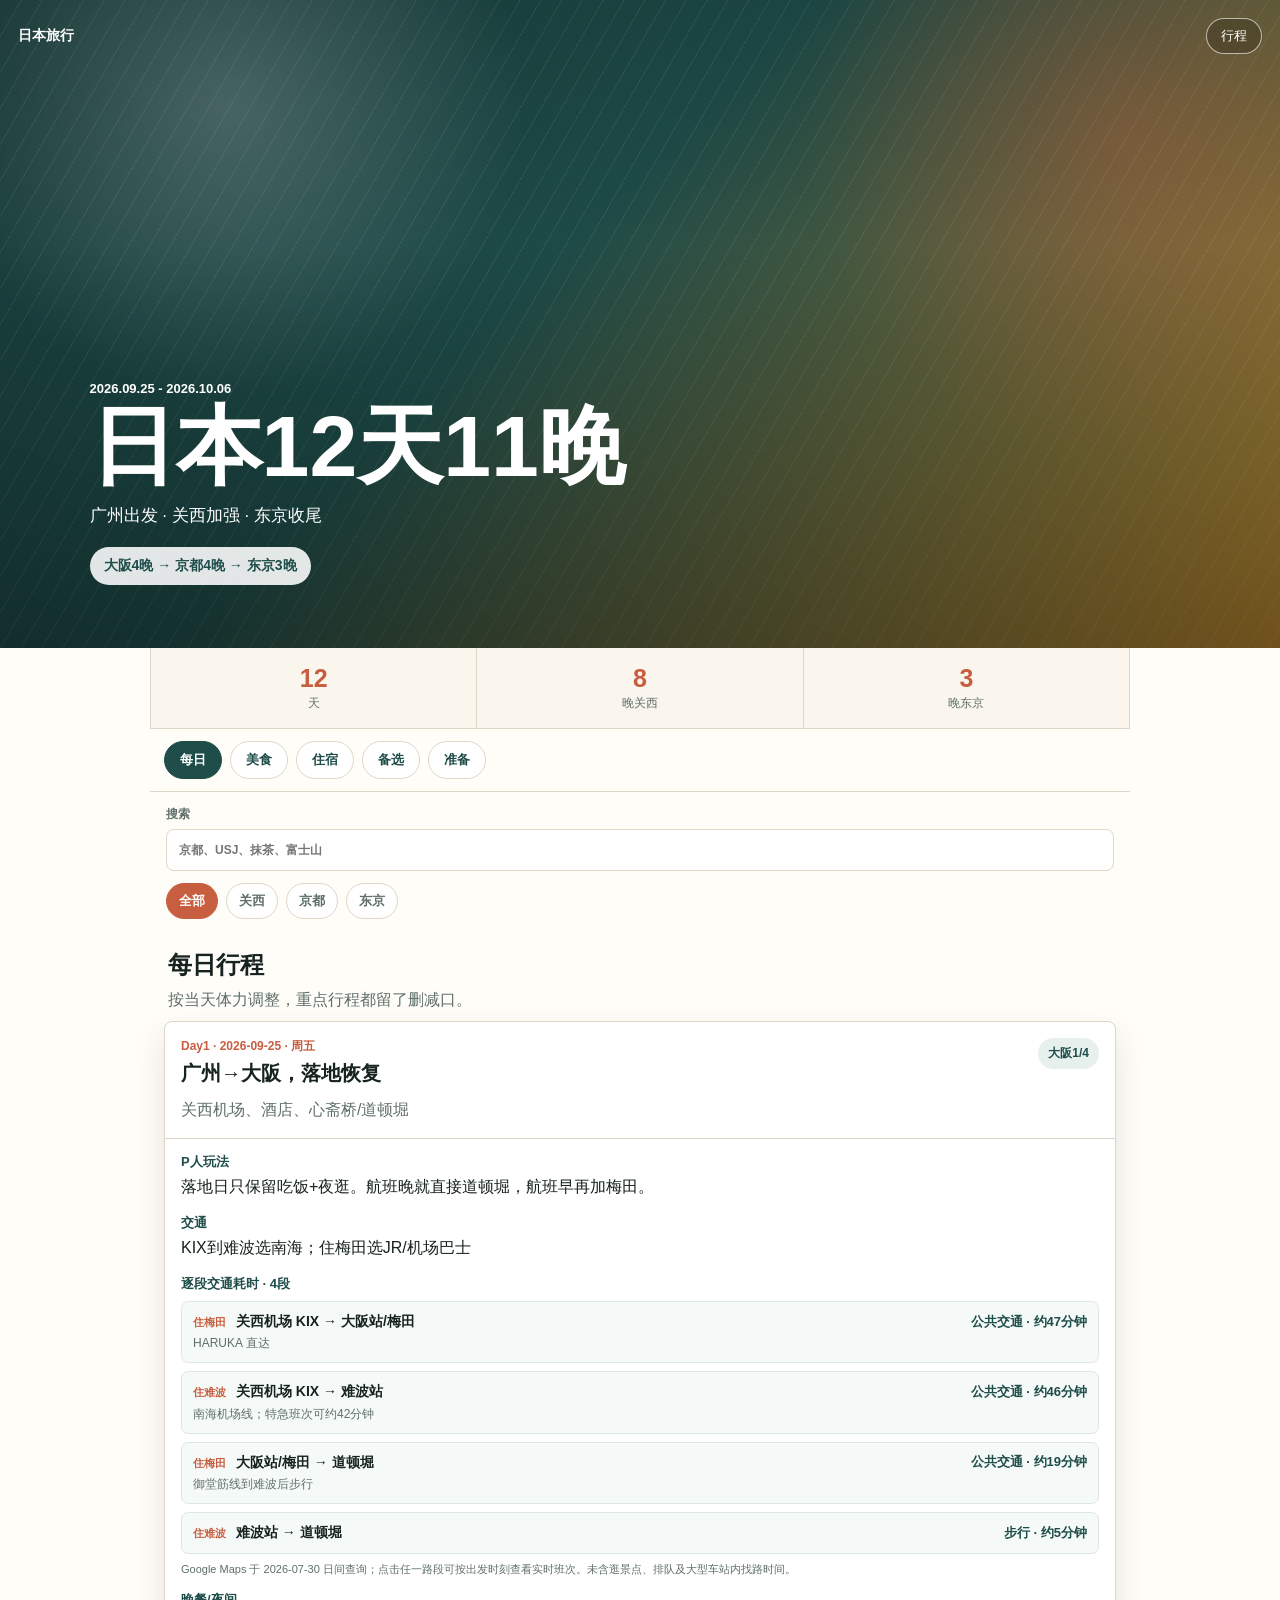
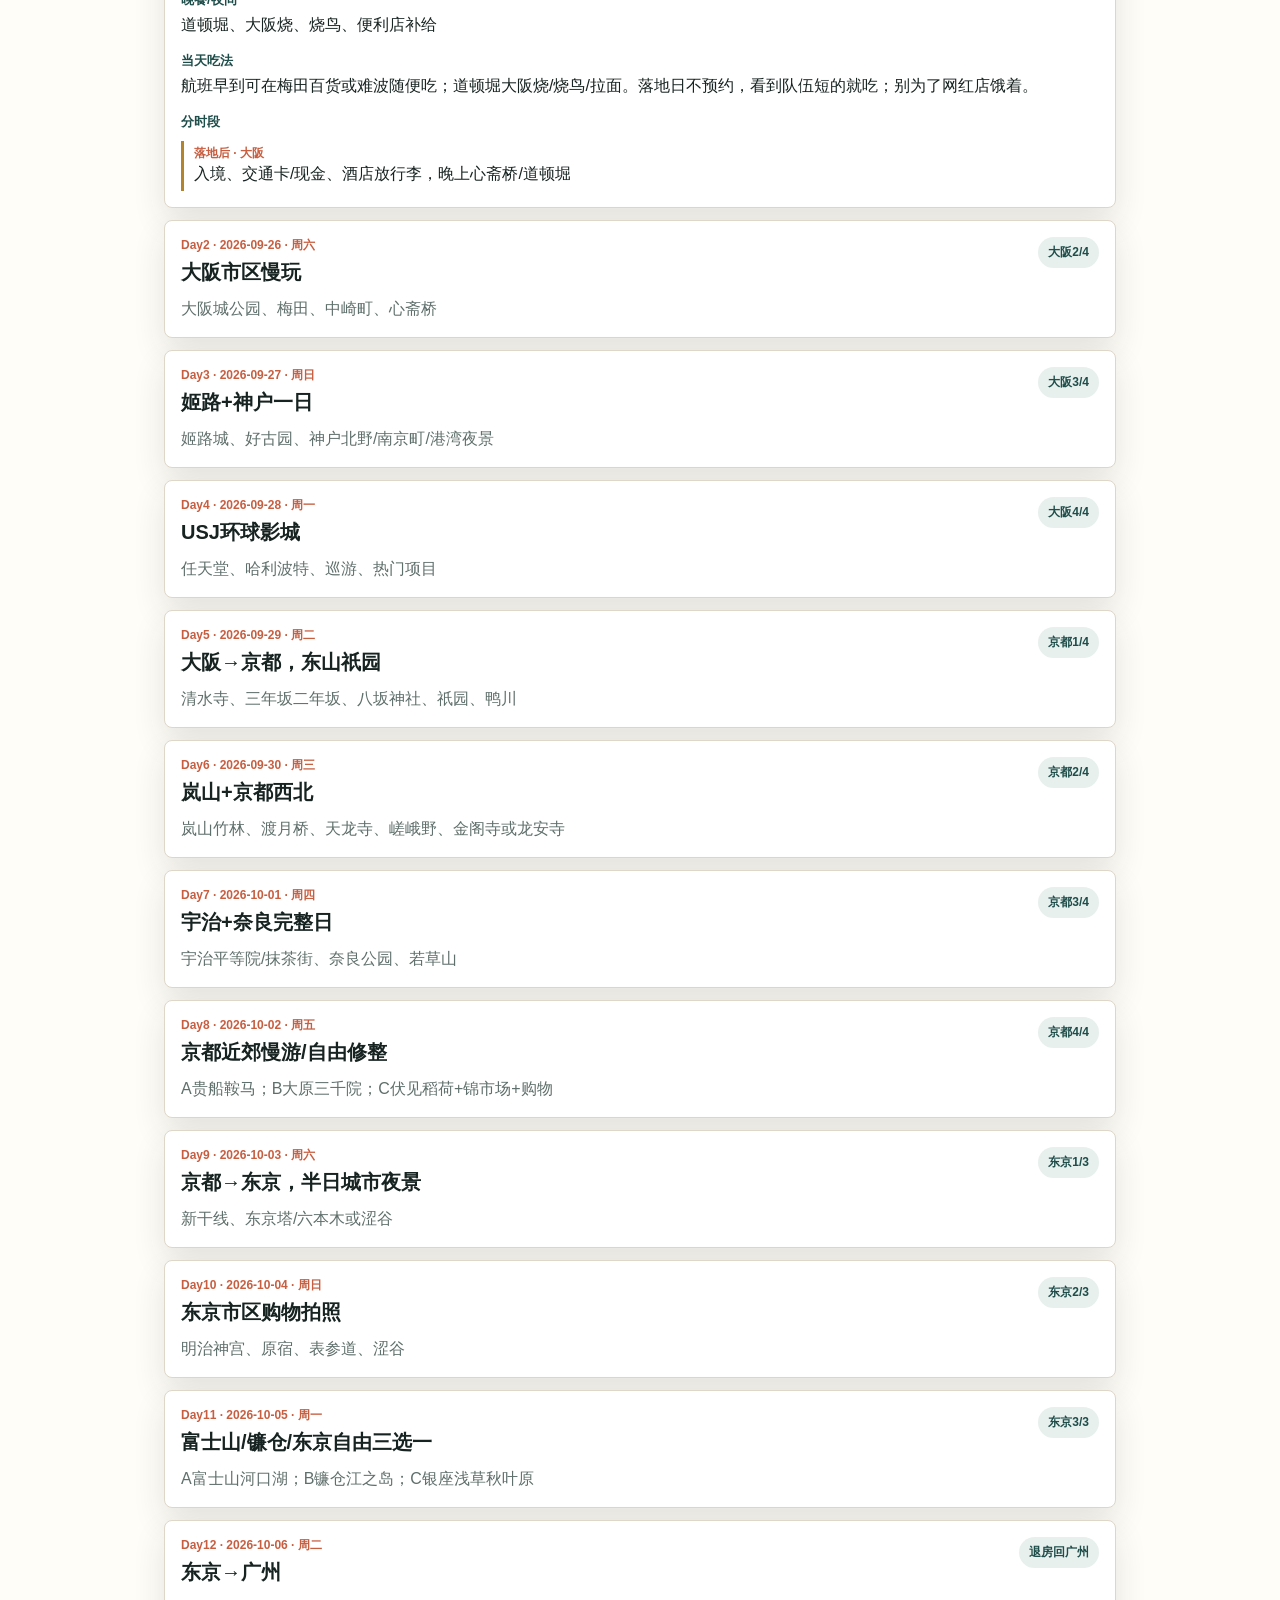
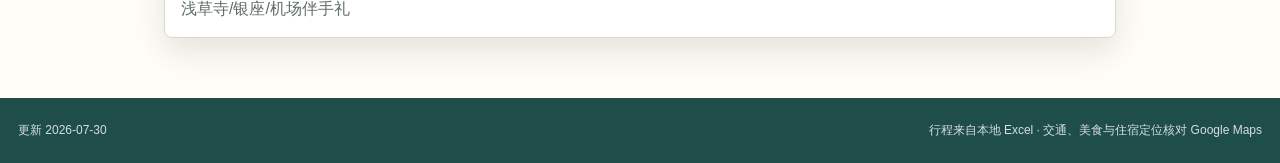
==== travel-page/index.html @ c0e8cf69 "提交" ====
<!doctype html>
<html lang="zh-CN">
  <head>
    <meta charset="utf-8" />
    <meta name="viewport" content="width=device-width, initial-scale=1, viewport-fit=cover" />
    <meta name="theme-color" content="#1e4d4a" />
    <title>日本12天11晚旅行攻略</title>
    <link rel="stylesheet" href="./styles.css" />
  </head>
  <body>
    <header class="hero" id="hero">
      <div class="hero__shade"></div>
      <nav class="topbar">
        <span class="brand">日本旅行</span>
        <a class="ghost-link" href="#today">行程</a>
      </nav>
      <section class="hero__content">
        <p class="eyebrow" id="tripDates"></p>
        <h1 id="tripTitle"></h1>
        <p class="subtitle" id="tripSubtitle"></p>
        <div class="route-pill" id="tripRoute"></div>
      </section>
    </header>

    <main>
      <section class="quick-band" aria-label="旅行摘要">
        <div class="quick-stat">
          <strong>12</strong>
          <span>天</span>
        </div>
        <div class="quick-stat">
          <strong>8</strong>
          <span>晚关西</span>
        </div>
        <div class="quick-stat">
          <strong>3</strong>
          <span>晚东京</span>
        </div>
      </section>

      <div class="tabs" role="tablist" aria-label="攻略分类">
        <button class="tab is-active" data-view="days" type="button">每日</button>
        <button class="tab" data-view="food" type="button">美食</button>
        <button class="tab" data-view="lodging" type="button">住宿</button>
        <button class="tab" data-view="planb" type="button">备选</button>
        <button class="tab" data-view="prep" type="button">准备</button>
      </div>

      <section class="toolbar" id="dayToolbar">
        <label class="search">
          <span>搜索</span>
          <input id="searchInput" type="search" placeholder="京都、USJ、抹茶、富士山" />
        </label>
        <div class="chips" id="cityChips"></div>
      </section>

      <section class="content-view is-visible" id="daysView">
        <div class="section-head" id="today">
          <h2>每日行程</h2>
          <p>按当天体力调整，重点行程都留了删减口。</p>
        </div>
        <div class="day-list" id="dayList"></div>
      </section>

      <section class="content-view" id="foodView">
        <div class="section-head">
          <h2>美食推荐</h2>
          <p>按区域找吃的，点击店名可直接进入 Google Maps；排队太长就用备选。</p>
        </div>
        <div class="food-groups" id="foodGroups"></div>
      </section>

      <section class="content-view" id="lodgingView">
        <div class="section-head">
          <h2>住宿推荐</h2>
          <p>按人民币每晚约300–500元筛选；每家都能查看定位，或从你当前所在位置直接规划路线。</p>
        </div>
        <div class="simple-list" id="lodgingList"></div>
      </section>

      <section class="content-view" id="planbView">
        <div class="section-head">
          <h2>备选方案</h2>
          <p>晚点、下雨、人多、富士山看不见时用。</p>
        </div>
        <div class="simple-list" id="planbList"></div>
      </section>

      <section class="content-view" id="prepView">
        <div class="section-head">
          <h2>准备清单</h2>
          <p>预约、交通、证件和行李放在这里。</p>
        </div>
        <div class="simple-list" id="transportList"></div>
        <div class="simple-list" id="checkList"></div>
      </section>
    </main>

    <footer>
      <span id="updatedAt"></span>
      <span>行程来自本地 Excel · 交通、美食与住宿定位核对 Google Maps</span>
    </footer>

    <script src="./data.js"></script>
    <script src="./app.js"></script>
  </body>
</html>
---- travel-page/styles.css ----
:root {
  color-scheme: light;
  --ink: #172321;
  --muted: #5f6f6b;
  --paper: #fffdf8;
  --band: #f2eee5;
  --line: #ded7c8;
  --green: #1e4d4a;
  --green-2: #2f6f65;
  --coral: #c85e40;
  --gold: #b3832d;
  --shadow: 0 14px 32px rgba(30, 44, 42, 0.12);
  font-family: -apple-system, BlinkMacSystemFont, "Segoe UI", "PingFang SC", "Microsoft YaHei", sans-serif;
}

* {
  box-sizing: border-box;
}

html {
  scroll-behavior: smooth;
}

body {
  margin: 0;
  background: var(--paper);
  color: var(--ink);
}

.hero {
  min-height: 88svh;
  position: relative;
  display: flex;
  flex-direction: column;
  justify-content: space-between;
  background:
    radial-gradient(circle at 18% 16%, rgba(255, 255, 255, 0.22), transparent 25%),
    radial-gradient(circle at 88% 22%, rgba(200, 94, 64, 0.35), transparent 26%),
    linear-gradient(135deg, #173b39 0%, #1e4d4a 42%, #b3832d 100%);
  isolation: isolate;
}

.hero__shade {
  position: absolute;
  inset: 0;
  background:
    linear-gradient(180deg, rgba(0, 0, 0, 0.1), rgba(0, 0, 0, 0.04) 38%, rgba(0, 0, 0, 0.38) 100%),
    repeating-linear-gradient(120deg, rgba(255, 255, 255, 0.08) 0 1px, transparent 1px 18px);
  z-index: -1;
}

.topbar {
  display: flex;
  align-items: center;
  justify-content: space-between;
  padding: max(18px, env(safe-area-inset-top)) 18px 0;
  color: #fff;
}

.brand {
  font-size: 14px;
  font-weight: 700;
}

.ghost-link {
  color: #fff;
  text-decoration: none;
  border: 1px solid rgba(255, 255, 255, 0.62);
  border-radius: 999px;
  padding: 8px 14px;
  font-size: 13px;
  background: rgba(0, 0, 0, 0.18);
  backdrop-filter: blur(10px);
}

.hero__content {
  color: #fff;
  padding: 0 20px 28px;
  max-width: 780px;
}

.eyebrow {
  margin: 0 0 10px;
  font-size: 13px;
  font-weight: 700;
}

h1 {
  margin: 0;
  font-size: clamp(42px, 15vw, 86px);
  line-height: 0.94;
  letter-spacing: 0;
}

.subtitle {
  max-width: 28rem;
  margin: 16px 0 18px;
  font-size: 17px;
  line-height: 1.55;
}

.route-pill {
  display: inline-flex;
  max-width: 100%;
  padding: 10px 14px;
  border-radius: 999px;
  background: rgba(255, 255, 255, 0.88);
  color: var(--green);
  font-size: 14px;
  font-weight: 800;
}

main {
  padding-bottom: 42px;
}

.quick-band {
  display: grid;
  grid-template-columns: repeat(3, 1fr);
  gap: 1px;
  background: var(--line);
  border-bottom: 1px solid var(--line);
}

.quick-stat {
  background: #faf6ed;
  padding: 16px 10px;
  text-align: center;
}

.quick-stat strong {
  display: block;
  font-size: 25px;
  color: var(--coral);
}

.quick-stat span {
  display: block;
  margin-top: 2px;
  font-size: 12px;
  color: var(--muted);
}

.tabs {
  position: sticky;
  top: 0;
  z-index: 8;
  display: flex;
  gap: 8px;
  overflow-x: auto;
  padding: 12px 14px;
  background: rgba(255, 253, 248, 0.94);
  border-bottom: 1px solid var(--line);
  backdrop-filter: blur(18px);
}

.tab {
  flex: 0 0 auto;
  border: 1px solid var(--line);
  background: #fff;
  color: var(--green);
  border-radius: 999px;
  padding: 9px 15px;
  font-weight: 800;
}

.tab.is-active {
  color: #fff;
  background: var(--green);
  border-color: var(--green);
}

.toolbar {
  padding: 14px 16px 4px;
}

.search {
  display: grid;
  gap: 6px;
  color: var(--muted);
  font-size: 12px;
  font-weight: 800;
}

.search input {
  width: 100%;
  min-height: 42px;
  border: 1px solid var(--line);
  border-radius: 8px;
  padding: 10px 12px;
  background: #fff;
  color: var(--ink);
  font: inherit;
}

.chips {
  display: flex;
  gap: 8px;
  overflow-x: auto;
  padding: 12px 0 4px;
}

.chip {
  flex: 0 0 auto;
  border: 1px solid var(--line);
  background: #fff;
  color: var(--muted);
  border-radius: 999px;
  padding: 8px 12px;
  font-size: 13px;
  font-weight: 700;
}

.chip.is-active {
  color: #fff;
  background: var(--coral);
  border-color: var(--coral);
}

.content-view {
  display: none;
}

.content-view.is-visible {
  display: block;
}

.section-head {
  padding: 22px 18px 10px;
}

.section-head h2 {
  margin: 0;
  font-size: 24px;
}

.section-head p {
  margin: 7px 0 0;
  color: var(--muted);
  line-height: 1.45;
}

.day-list,
.simple-list,
.food-groups {
  display: grid;
  gap: 12px;
  padding: 0 14px 18px;
}

.day-card,
.info-card,
.food-card {
  background: #fff;
  border: 1px solid var(--line);
  border-radius: 8px;
  box-shadow: var(--shadow);
  overflow: hidden;
}

.day-card summary {
  list-style: none;
  cursor: pointer;
  padding: 16px;
}

.day-card summary::-webkit-details-marker {
  display: none;
}

.day-top {
  display: flex;
  justify-content: space-between;
  gap: 12px;
  align-items: flex-start;
}

.day-kicker,
.tag {
  color: var(--coral);
  font-size: 12px;
  font-weight: 900;
}

.day-title {
  margin: 6px 0 0;
  font-size: 20px;
  line-height: 1.25;
}

.stay {
  color: var(--green);
  background: #e7f0ed;
  border-radius: 999px;
  padding: 7px 10px;
  font-size: 12px;
  font-weight: 800;
  white-space: nowrap;
}

.anchors {
  margin: 12px 0 0;
  color: var(--muted);
  line-height: 1.5;
}

.day-body {
  border-top: 1px solid var(--line);
  padding: 0 16px 16px;
}

.field {
  margin-top: 14px;
}

.field strong {
  display: block;
  margin-bottom: 4px;
  color: var(--green);
  font-size: 13px;
}

.field p {
  margin: 0;
  color: var(--ink);
  line-height: 1.55;
}

.detail-list {
  display: grid;
  gap: 8px;
  margin-top: 10px;
}

.route-list {
  display: grid;
  gap: 8px;
  margin-top: 8px;
}

.route-row {
  display: grid;
  grid-template-columns: minmax(0, 1fr) auto;
  gap: 4px 10px;
  align-items: center;
  padding: 10px 11px;
  border: 1px solid #dce8e4;
  border-radius: 7px;
  background: #f5faf8;
  color: var(--ink);
  text-decoration: none;
}

.route-row:active {
  background: #e7f0ed;
}

.route-option {
  display: inline-block;
  margin-right: 6px;
  color: var(--coral);
  font-size: 11px;
  font-weight: 900;
}

.route-points {
  min-width: 0;
  font-size: 14px;
  font-weight: 800;
  line-height: 1.4;
}

.route-time {
  color: var(--green);
  font-size: 13px;
  font-weight: 900;
  white-space: nowrap;
}

.route-note {
  grid-column: 1 / -1;
  color: var(--muted);
  font-size: 12px;
  line-height: 1.4;
}

.route-source {
  margin-top: 8px;
  color: var(--muted);
  font-size: 11px;
  line-height: 1.45;
}

.detail-row {
  border-left: 3px solid var(--gold);
  padding: 4px 0 4px 10px;
}

.info-card,
.food-card {
  padding: 15px;
}

.info-card h3,
.food-card h3 {
  margin: 0 0 8px;
  font-size: 17px;
  line-height: 1.35;
}

.meta {
  display: flex;
  flex-wrap: wrap;
  gap: 6px;
  margin-bottom: 10px;
}

.meta span {
  border-radius: 999px;
  padding: 5px 8px;
  background: #f4efe4;
  color: var(--muted);
  font-size: 12px;
  font-weight: 700;
}

.food-region {
  padding: 14px 4px 0;
  color: var(--green);
  font-size: 18px;
}

.food-map-links {
  display: flex;
  flex-wrap: wrap;
  gap: 7px;
  margin: 10px 0 2px;
}

.food-map-link {
  display: inline-flex;
  align-items: center;
  gap: 4px;
  max-width: 100%;
  padding: 7px 9px;
  border: 1px solid #cddfda;
  border-radius: 999px;
  background: #edf6f3;
  color: var(--green);
  font-size: 12px;
  font-weight: 850;
  line-height: 1.3;
  text-decoration: none;
}

.food-map-link:active {
  background: #dcebe7;
}

.food-map-note {
  width: 100%;
  color: var(--muted);
  font-size: 11px;
  line-height: 1.4;
}

.hotel-list {
  display: grid;
  gap: 9px;
  margin-top: 9px;
}

.hotel-pick {
  padding: 11px;
  border: 1px solid #dce8e4;
  border-radius: 7px;
  background: #f7faf9;
}

.hotel-top {
  display: flex;
  justify-content: space-between;
  gap: 8px;
  align-items: flex-start;
}

.hotel-name {
  margin: 0;
  font-size: 14px;
  line-height: 1.4;
}

.hotel-budget {
  flex: 0 0 auto;
  padding: 4px 7px;
  border-radius: 999px;
  background: #f4efe4;
  color: var(--muted);
  font-size: 11px;
  font-weight: 800;
}

.hotel-area {
  margin-top: 3px;
  color: var(--coral);
  font-size: 11px;
  font-weight: 900;
}

.hotel-reason {
  margin: 7px 0 0;
  color: var(--ink);
  font-size: 12px;
  line-height: 1.5;
}

.hotel-actions {
  display: flex;
  flex-wrap: wrap;
  gap: 7px;
  margin-top: 9px;
}

.hotel-link {
  display: inline-flex;
  align-items: center;
  padding: 7px 9px;
  border: 1px solid #cddfda;
  border-radius: 999px;
  background: #fff;
  color: var(--green);
  font-size: 12px;
  font-weight: 850;
  text-decoration: none;
}

.hotel-link--route {
  border-color: var(--green);
  background: var(--green);
  color: #fff;
}

.hotel-location-note {
  margin-top: 9px;
  color: var(--muted);
  font-size: 11px;
  line-height: 1.45;
}

footer {
  display: flex;
  justify-content: space-between;
  gap: 12px;
  padding: 24px 18px calc(24px + env(safe-area-inset-bottom));
  background: var(--green);
  color: rgba(255, 255, 255, 0.82);
  font-size: 12px;
}

@media (min-width: 760px) {
  .hero {
    min-height: 72vh;
  }

  .hero__content {
    padding-left: 7vw;
    padding-bottom: 7vh;
  }

  main {
    max-width: 980px;
    margin: 0 auto;
  }

  .quick-band {
    border-left: 1px solid var(--line);
    border-right: 1px solid var(--line);
  }

  .day-list,
  .simple-list,
  .food-groups {
    grid-template-columns: repeat(2, minmax(0, 1fr));
  }

  .day-list {
    grid-template-columns: 1fr;
  }
}
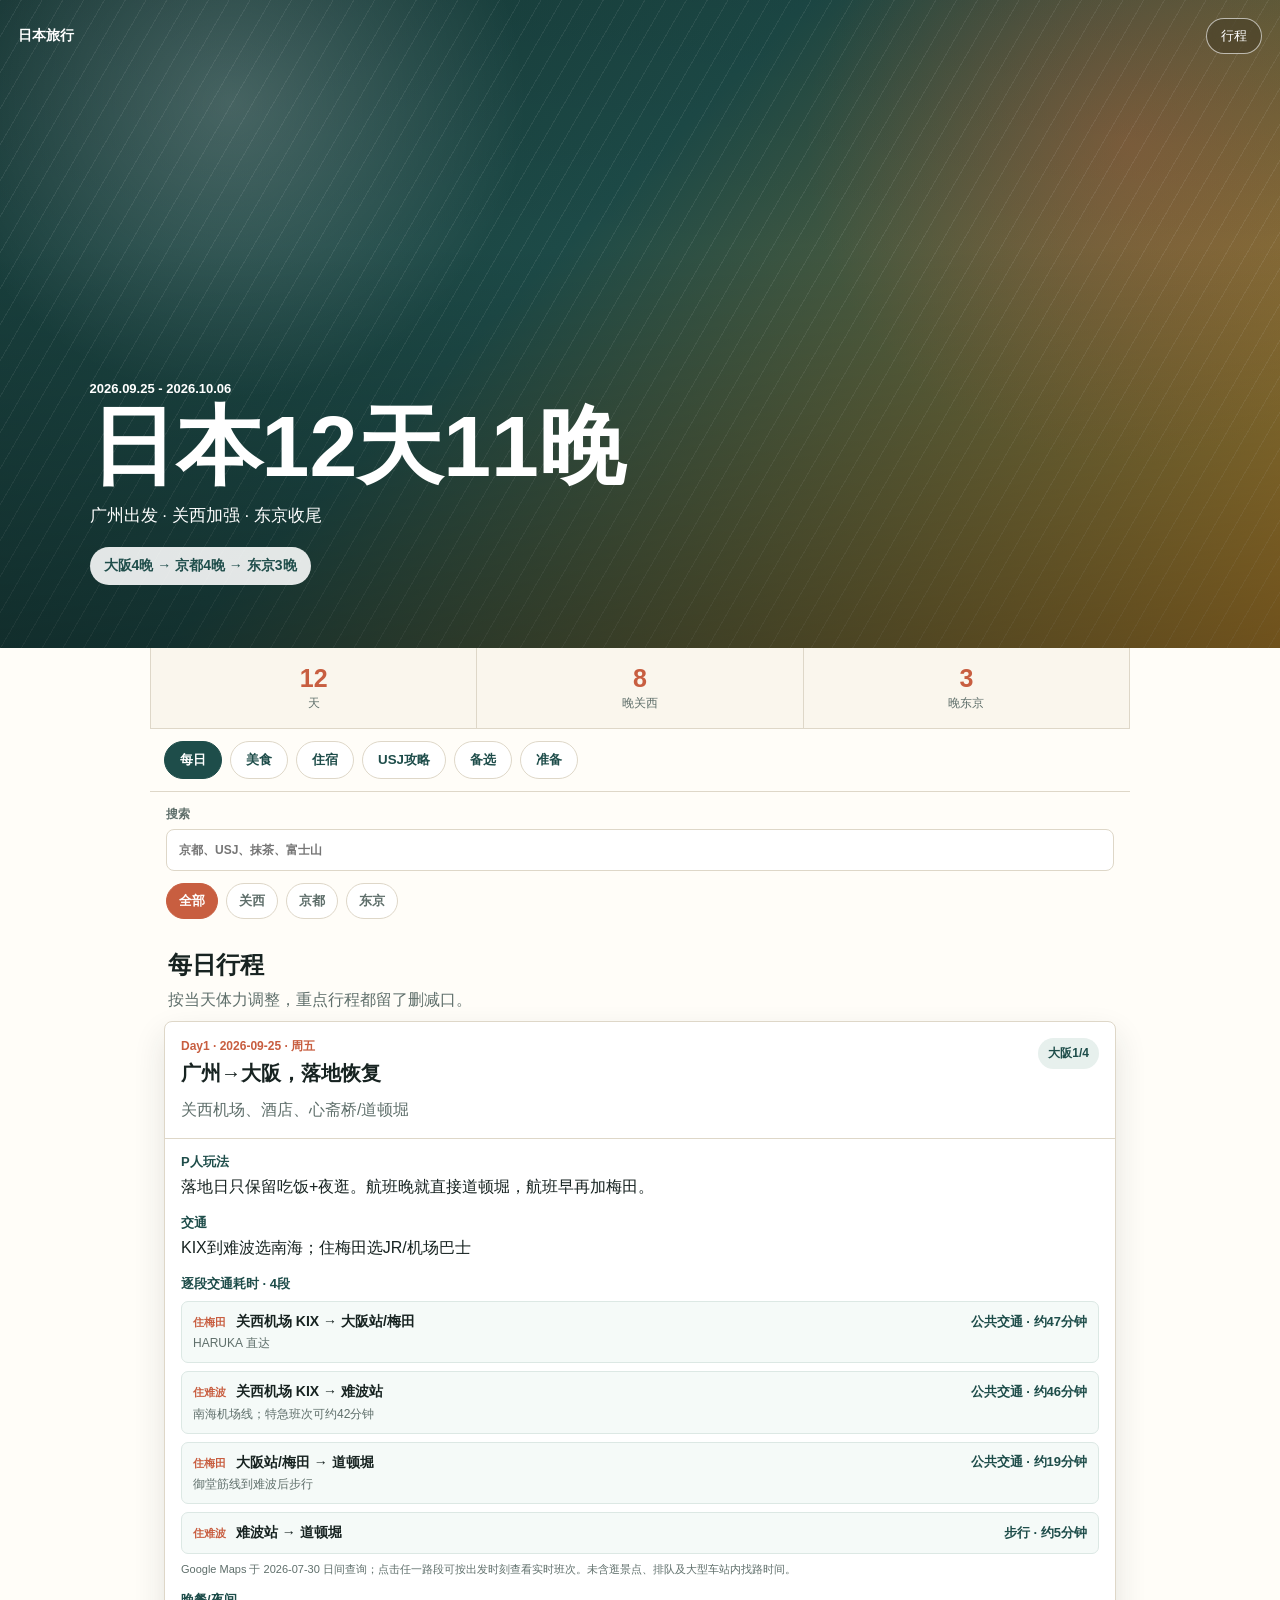
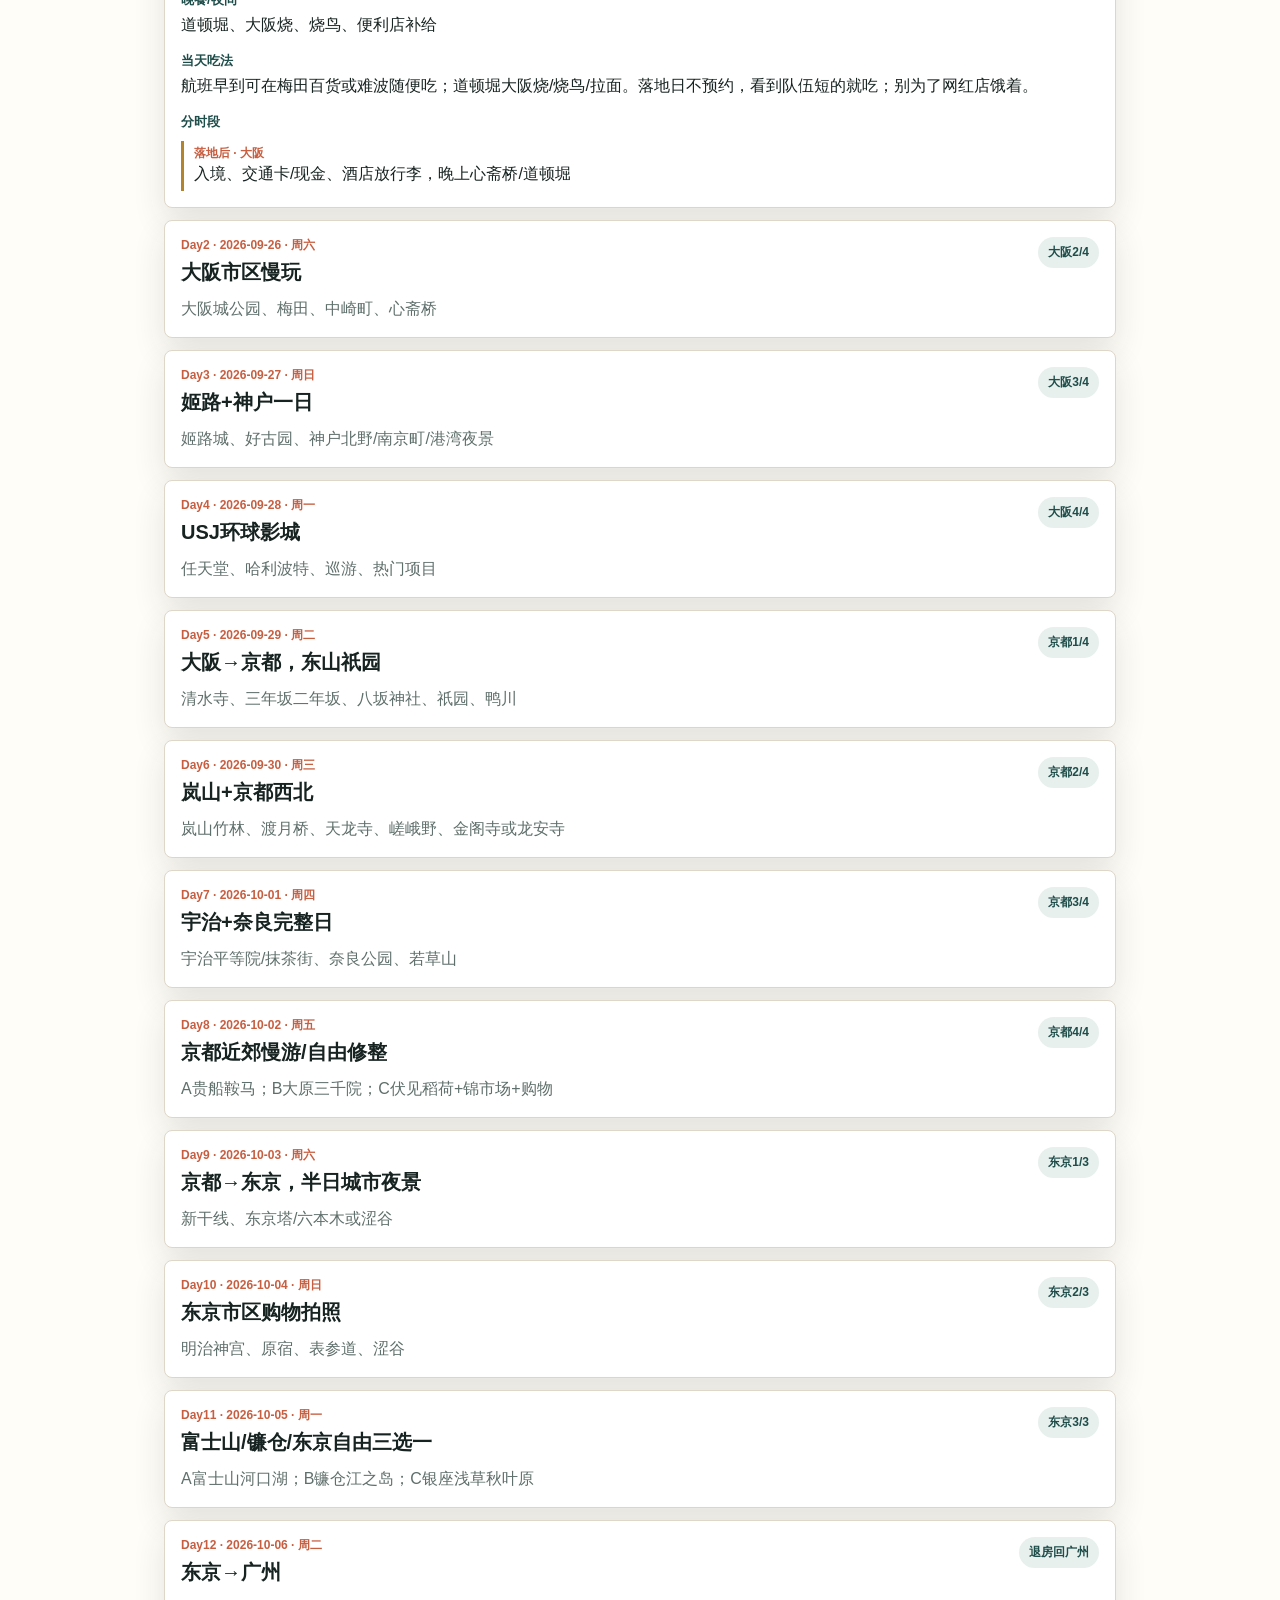
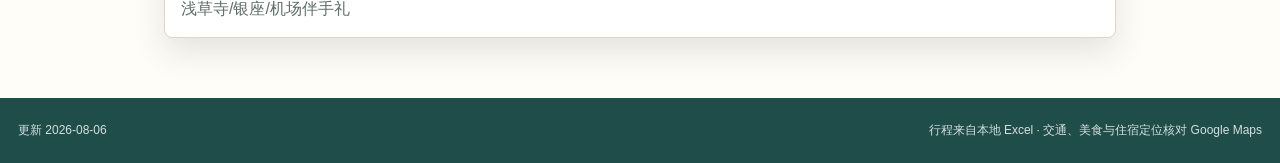
==== commit 31a4c39e: "补充了速通的攻略和地图" ====
--- a/travel-page/index.html
+++ b/travel-page/index.html
@@ -42,6 +42,7 @@
         <button class="tab is-active" data-view="days" type="button">每日</button>
         <button class="tab" data-view="food" type="button">美食</button>
         <button class="tab" data-view="lodging" type="button">住宿</button>
+        <button class="tab" data-view="usj" type="button">USJ攻略</button>
         <button class="tab" data-view="planb" type="button">备选</button>
         <button class="tab" data-view="prep" type="button">准备</button>
       </div>
@@ -78,6 +79,14 @@
         <div class="simple-list" id="lodgingList"></div>
       </section>
 
+      <section class="content-view" id="usjView">
+        <div class="section-head">
+          <h2>USJ项目与排队攻略</h2>
+          <p>为9月28/29日整理：官方项目与活动规则＋2026历史数据估算。临出发前点击底部官方入口复核。</p>
+        </div>
+        <div class="usj-guide" id="usjGuide"></div>
+      </section>
+
       <section class="content-view" id="planbView">
         <div class="section-head">
           <h2>备选方案</h2>
--- a/travel-page/styles.css
+++ b/travel-page/styles.css
@@ -87,9 +87,10 @@
 
 h1 {
   margin: 0;
-  font-size: clamp(42px, 15vw, 86px);
+  font-size: clamp(42px, 13vw, 86px);
   line-height: 0.94;
   letter-spacing: 0;
+  overflow-wrap: anywhere;
 }
 
 .subtitle {
@@ -547,6 +548,566 @@
   line-height: 1.45;
 }
 
+.usj-guide {
+  display: grid;
+  gap: 14px;
+  padding: 0 14px 22px;
+}
+
+.usj-hero-card,
+.usj-section,
+.usj-date-card,
+.usj-strategy-card,
+.usj-pass-card,
+.usj-single-card {
+  border: 1px solid var(--line);
+  border-radius: 8px;
+  background: #fff;
+  box-shadow: var(--shadow);
+}
+
+.usj-hero-card {
+  padding: 16px;
+  color: #fff;
+  background: linear-gradient(135deg, #c85e40 0%, #8f2f34 50%, #3b1e32 100%);
+  border: 0;
+}
+
+.usj-hero-card h3,
+.usj-section h3 {
+  margin: 0;
+}
+
+.usj-hero-card p {
+  margin: 8px 0 0;
+  line-height: 1.55;
+}
+
+.usj-hero-card .usj-small-note {
+  color: rgba(255, 255, 255, 0.82);
+}
+
+.usj-section {
+  padding: 15px;
+}
+
+.usj-section-head {
+  display: flex;
+  justify-content: space-between;
+  gap: 12px;
+  align-items: baseline;
+  margin-bottom: 11px;
+}
+
+.usj-section-head span,
+.usj-small-note {
+  color: var(--muted);
+  font-size: 11px;
+  line-height: 1.45;
+}
+
+.usj-date-grid,
+.usj-strategy-grid,
+.usj-pass-grid,
+.usj-single-grid {
+  display: grid;
+  gap: 9px;
+}
+
+.usj-date-card,
+.usj-strategy-card,
+.usj-pass-card,
+.usj-single-card {
+  padding: 12px;
+  box-shadow: none;
+  background: #f9fbfa;
+}
+
+.usj-date-card.is-primary {
+  border-color: var(--coral);
+  background: #fff8f5;
+}
+
+.usj-date-top,
+.usj-attraction-top {
+  display: flex;
+  justify-content: space-between;
+  gap: 10px;
+  align-items: flex-start;
+}
+
+.usj-date-top h4,
+.usj-strategy-card h4,
+.usj-pass-card h4,
+.usj-single-card h4 {
+  margin: 0;
+  font-size: 15px;
+}
+
+.usj-status,
+.usj-wait,
+.usj-decision,
+.usj-single-status {
+  flex: 0 0 auto;
+  border-radius: 999px;
+  padding: 5px 8px;
+  font-size: 11px;
+  font-weight: 900;
+}
+
+.usj-status,
+.usj-decision {
+  color: #fff;
+  background: var(--coral);
+}
+
+.usj-wait {
+  color: var(--green);
+  background: #e7f0ed;
+  white-space: nowrap;
+}
+
+.usj-date-meta,
+.usj-strategy-meta {
+  display: grid;
+  gap: 5px;
+  margin-top: 9px;
+  color: var(--muted);
+  font-size: 12px;
+  line-height: 1.45;
+}
+
+.usj-attraction-list,
+.usj-halloween-list,
+.usj-source-list {
+  display: grid;
+  gap: 8px;
+}
+
+.usj-attraction {
+  border: 1px solid #dce8e4;
+  border-radius: 8px;
+  overflow: hidden;
+  background: #fff;
+}
+
+.usj-attraction-image {
+  display: block;
+  width: 100%;
+  aspect-ratio: 7 / 3;
+  object-fit: cover;
+  background: #e7efec;
+  border-bottom: 1px solid var(--line);
+}
+
+.usj-attraction summary {
+  list-style: none;
+  cursor: pointer;
+  padding: 12px;
+}
+
+.usj-attraction summary::-webkit-details-marker {
+  display: none;
+}
+
+.usj-attraction-title {
+  min-width: 0;
+}
+
+.usj-attraction-title h4 {
+  margin: 0;
+  font-size: 15px;
+  line-height: 1.35;
+}
+
+.usj-attraction-title p {
+  margin: 3px 0 0;
+  color: var(--muted);
+  font-size: 11px;
+}
+
+.usj-rating {
+  margin-top: 8px;
+  color: var(--gold);
+  font-size: 13px;
+  letter-spacing: 1px;
+}
+
+.usj-attraction-body {
+  padding: 0 12px 12px;
+  border-top: 1px solid var(--line);
+}
+
+.usj-official-link,
+.usj-official-map-link {
+  display: inline-flex;
+  align-items: center;
+  justify-content: center;
+  min-height: 38px;
+  margin-top: 10px;
+  padding: 8px 12px;
+  border: 1px solid var(--green);
+  border-radius: 999px;
+  color: var(--green);
+  background: #fff;
+  font-size: 12px;
+  font-weight: 850;
+  text-decoration: none;
+}
+
+.usj-halloween-item {
+  display: grid;
+  grid-template-columns: minmax(112px, 34%) 1fr;
+  gap: 11px;
+  padding: 0;
+  border-left: 4px solid #8f2f34;
+  border-radius: 0 7px 7px 0;
+  background: #fbf5f6;
+  overflow: hidden;
+}
+
+.usj-halloween-item > img {
+  width: 100%;
+  height: 100%;
+  min-height: 128px;
+  object-fit: cover;
+}
+
+.usj-halloween-copy {
+  padding: 11px 11px 11px 0;
+}
+
+.usj-halloween-item h4 {
+  margin: 0;
+  font-size: 14px;
+}
+
+.usj-halloween-item p {
+  margin: 5px 0 0;
+  font-size: 12px;
+  line-height: 1.5;
+}
+
+.usj-halloween-item a {
+  display: inline-block;
+  margin-top: 7px;
+  color: #8f2f34;
+  font-size: 11px;
+  font-weight: 850;
+  text-decoration: none;
+}
+
+.usj-map-scroll {
+  overflow-x: auto;
+  overscroll-behavior-inline: contain;
+  padding: 4px 0 8px;
+  scrollbar-width: thin;
+}
+
+.usj-route-map {
+  display: block;
+  width: 100%;
+  min-width: 760px;
+  height: auto;
+}
+
+.usj-map-zone rect {
+  fill: rgba(255, 255, 255, 0.9);
+  stroke: #8db4a8;
+  stroke-width: 3;
+}
+
+.usj-map-zone text {
+  fill: #244b42;
+  text-anchor: middle;
+  font-size: 16px;
+  font-weight: 800;
+}
+
+.usj-map-zone text + text {
+  fill: #607a73;
+  font-size: 12px;
+  font-weight: 650;
+}
+
+.usj-map-zone--nintendo rect {
+  fill: #fff3c6;
+  stroke: #d59b22;
+}
+
+.usj-map-zone--harry rect {
+  fill: #eae6f5;
+  stroke: #796c9e;
+}
+
+.usj-map-zone--minion rect {
+  fill: #fff7b7;
+  stroke: #d4a900;
+}
+
+.usj-map-zone--hollywood rect {
+  fill: #fbe7e1;
+  stroke: #d26b51;
+}
+
+.usj-map-entrance path {
+  fill: #274f46;
+}
+
+.usj-map-entrance text {
+  fill: #274f46;
+  text-anchor: middle;
+  font-size: 13px;
+  font-weight: 900;
+}
+
+.usj-map-route-line {
+  fill: none;
+  stroke: #d65f42;
+  stroke-width: 8;
+  stroke-linecap: round;
+  stroke-linejoin: round;
+  stroke-dasharray: 3 15;
+  opacity: 0.92;
+}
+
+.usj-map-marker circle {
+  fill: #d65f42;
+  stroke: #fff;
+  stroke-width: 4;
+}
+
+.usj-map-marker text {
+  fill: #fff;
+  text-anchor: middle;
+  font-size: 13px;
+  font-weight: 950;
+}
+
+.usj-map-legend {
+  display: flex;
+  flex-wrap: wrap;
+  gap: 8px 14px;
+  margin-top: 7px;
+  color: var(--muted);
+  font-size: 11px;
+}
+
+.usj-map-legend span {
+  display: inline-flex;
+  align-items: center;
+  gap: 6px;
+}
+
+.usj-legend-line {
+  width: 24px;
+  border-top: 3px dashed #d65f42;
+}
+
+.usj-legend-dot {
+  width: 12px;
+  height: 12px;
+  border-radius: 50%;
+  background: #d65f42;
+  box-shadow: 0 0 0 2px #fff, 0 0 0 3px #d65f42;
+}
+
+.usj-official-map-link {
+  width: 100%;
+  color: #fff;
+  background: var(--green);
+}
+
+.usj-route-assumption {
+  padding: 12px;
+  border: 1px solid #e7c981;
+  border-radius: 8px;
+  background: #fff8e9;
+}
+
+.usj-route-assumption > strong {
+  display: block;
+  color: #7a4f13;
+  font-size: 14px;
+}
+
+.usj-route-assumption p {
+  margin: 6px 0 0;
+  color: #765b24;
+  font-size: 11px;
+  line-height: 1.5;
+}
+
+.usj-route-timeline {
+  position: relative;
+  display: grid;
+  gap: 10px;
+  margin-top: 13px;
+}
+
+.usj-route-timeline::before {
+  content: "";
+  position: absolute;
+  top: 18px;
+  bottom: 18px;
+  left: 17px;
+  width: 3px;
+  background: linear-gradient(#d65f42, #2e675a);
+}
+
+.usj-route-step {
+  position: relative;
+  display: grid;
+  grid-template-columns: 36px minmax(0, 1fr);
+  gap: 10px;
+}
+
+.usj-route-step-marker {
+  z-index: 1;
+  display: grid;
+  place-items: center;
+  width: 36px;
+  height: 36px;
+  border: 3px solid #fff;
+  border-radius: 50%;
+  color: #fff;
+  background: #d65f42;
+  box-shadow: 0 0 0 1px #d65f42;
+  font-size: 13px;
+  font-weight: 950;
+}
+
+.usj-route-step-content {
+  min-width: 0;
+  padding: 11px;
+  border: 1px solid #dce8e4;
+  border-radius: 8px;
+  background: #fbfdfc;
+}
+
+.usj-route-step-head {
+  display: flex;
+  justify-content: space-between;
+  gap: 10px;
+  align-items: flex-start;
+}
+
+.usj-route-step-head span {
+  color: #c1553c;
+  font-size: 11px;
+  font-weight: 900;
+}
+
+.usj-route-step-head h4 {
+  margin: 3px 0 0;
+  font-size: 14px;
+  line-height: 1.4;
+}
+
+.usj-route-step-head em {
+  flex: 0 0 auto;
+  padding: 4px 7px;
+  border-radius: 999px;
+  color: var(--green);
+  background: #e7f0ed;
+  font-size: 10px;
+  font-style: normal;
+  font-weight: 850;
+}
+
+.usj-route-facts {
+  display: grid;
+  gap: 4px;
+  margin-top: 8px;
+  padding: 8px;
+  border-radius: 6px;
+  background: #f0f6f4;
+  color: var(--muted);
+  font-size: 11px;
+  line-height: 1.45;
+}
+
+.usj-strategy-card.is-recommended {
+  border-color: var(--green);
+  background: #f2f8f6;
+}
+
+.usj-pass-card.is-recommended {
+  border-color: var(--coral);
+  background: #fff8f5;
+}
+
+.usj-pass-projects {
+  margin: 10px 0 0;
+  padding-left: 21px;
+  font-size: 12px;
+  line-height: 1.55;
+}
+
+.usj-pass-projects li + li {
+  margin-top: 3px;
+}
+
+.usj-single-card p {
+  margin: 7px 0 0;
+  color: var(--muted);
+  font-size: 12px;
+  line-height: 1.55;
+}
+
+.usj-single-status {
+  color: var(--green);
+  background: #e7f0ed;
+  white-space: nowrap;
+}
+
+.usj-single-rules {
+  margin-top: 12px;
+  padding-top: 12px;
+  border-top: 1px dashed var(--line);
+}
+
+.usj-inline-note {
+  margin: 11px 0 0;
+  padding: 9px 10px;
+  border-radius: 7px;
+  background: #fff8e9;
+  color: #765b24;
+  font-size: 11px;
+  line-height: 1.5;
+}
+
+.usj-closure-list {
+  margin: 0;
+  padding-left: 19px;
+  color: var(--ink);
+  font-size: 12px;
+  line-height: 1.55;
+}
+
+.usj-closure-list li + li {
+  margin-top: 6px;
+}
+
+.usj-source-link {
+  display: flex;
+  justify-content: space-between;
+  gap: 10px;
+  padding: 10px 11px;
+  border: 1px solid #cddfda;
+  border-radius: 7px;
+  background: #f5faf8;
+  color: var(--green);
+  font-size: 12px;
+  font-weight: 850;
+  text-decoration: none;
+}
+
+.usj-source-link::after {
+  content: "打开 ↗";
+  flex: 0 0 auto;
+}
+
 footer {
   display: flex;
   justify-content: space-between;
@@ -579,7 +1140,9 @@
 
   .day-list,
   .simple-list,
-  .food-groups {
+  .food-groups,
+  .usj-date-grid,
+  .usj-strategy-grid {
     grid-template-columns: repeat(2, minmax(0, 1fr));
   }
 
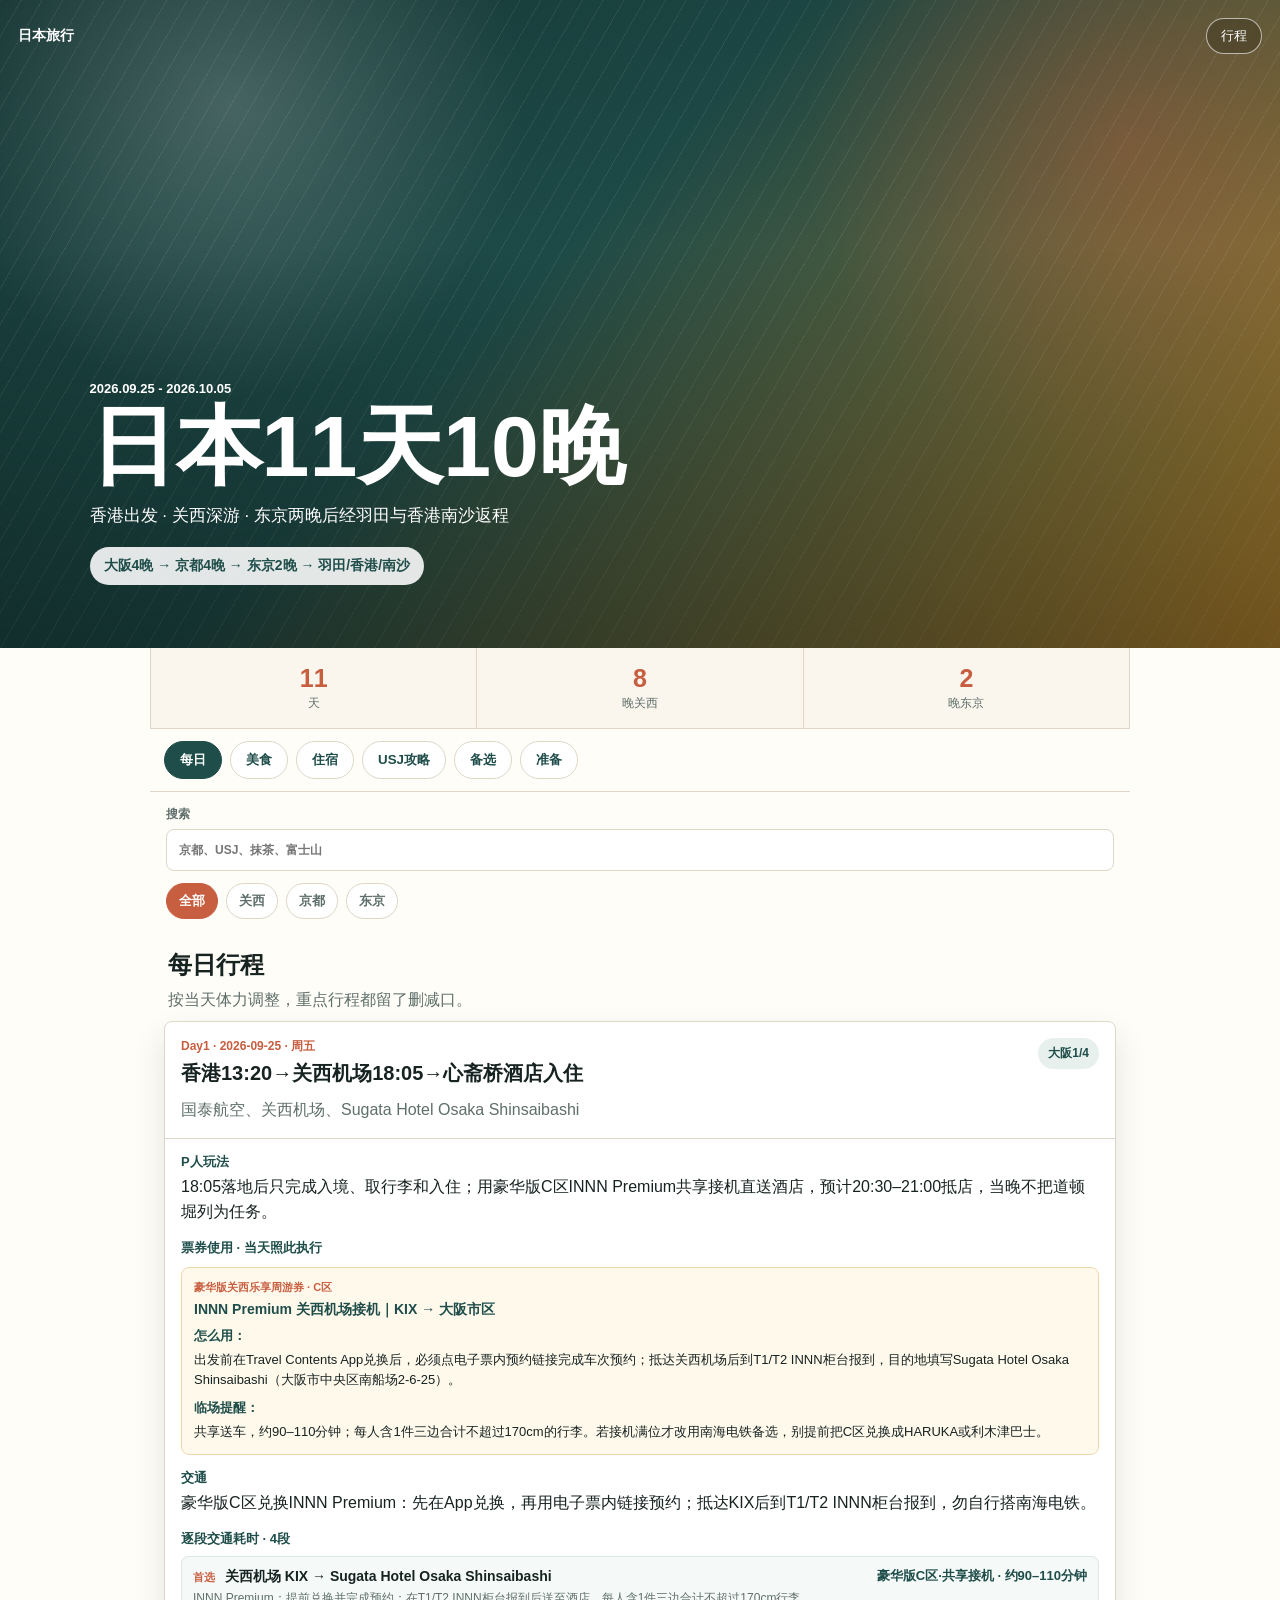
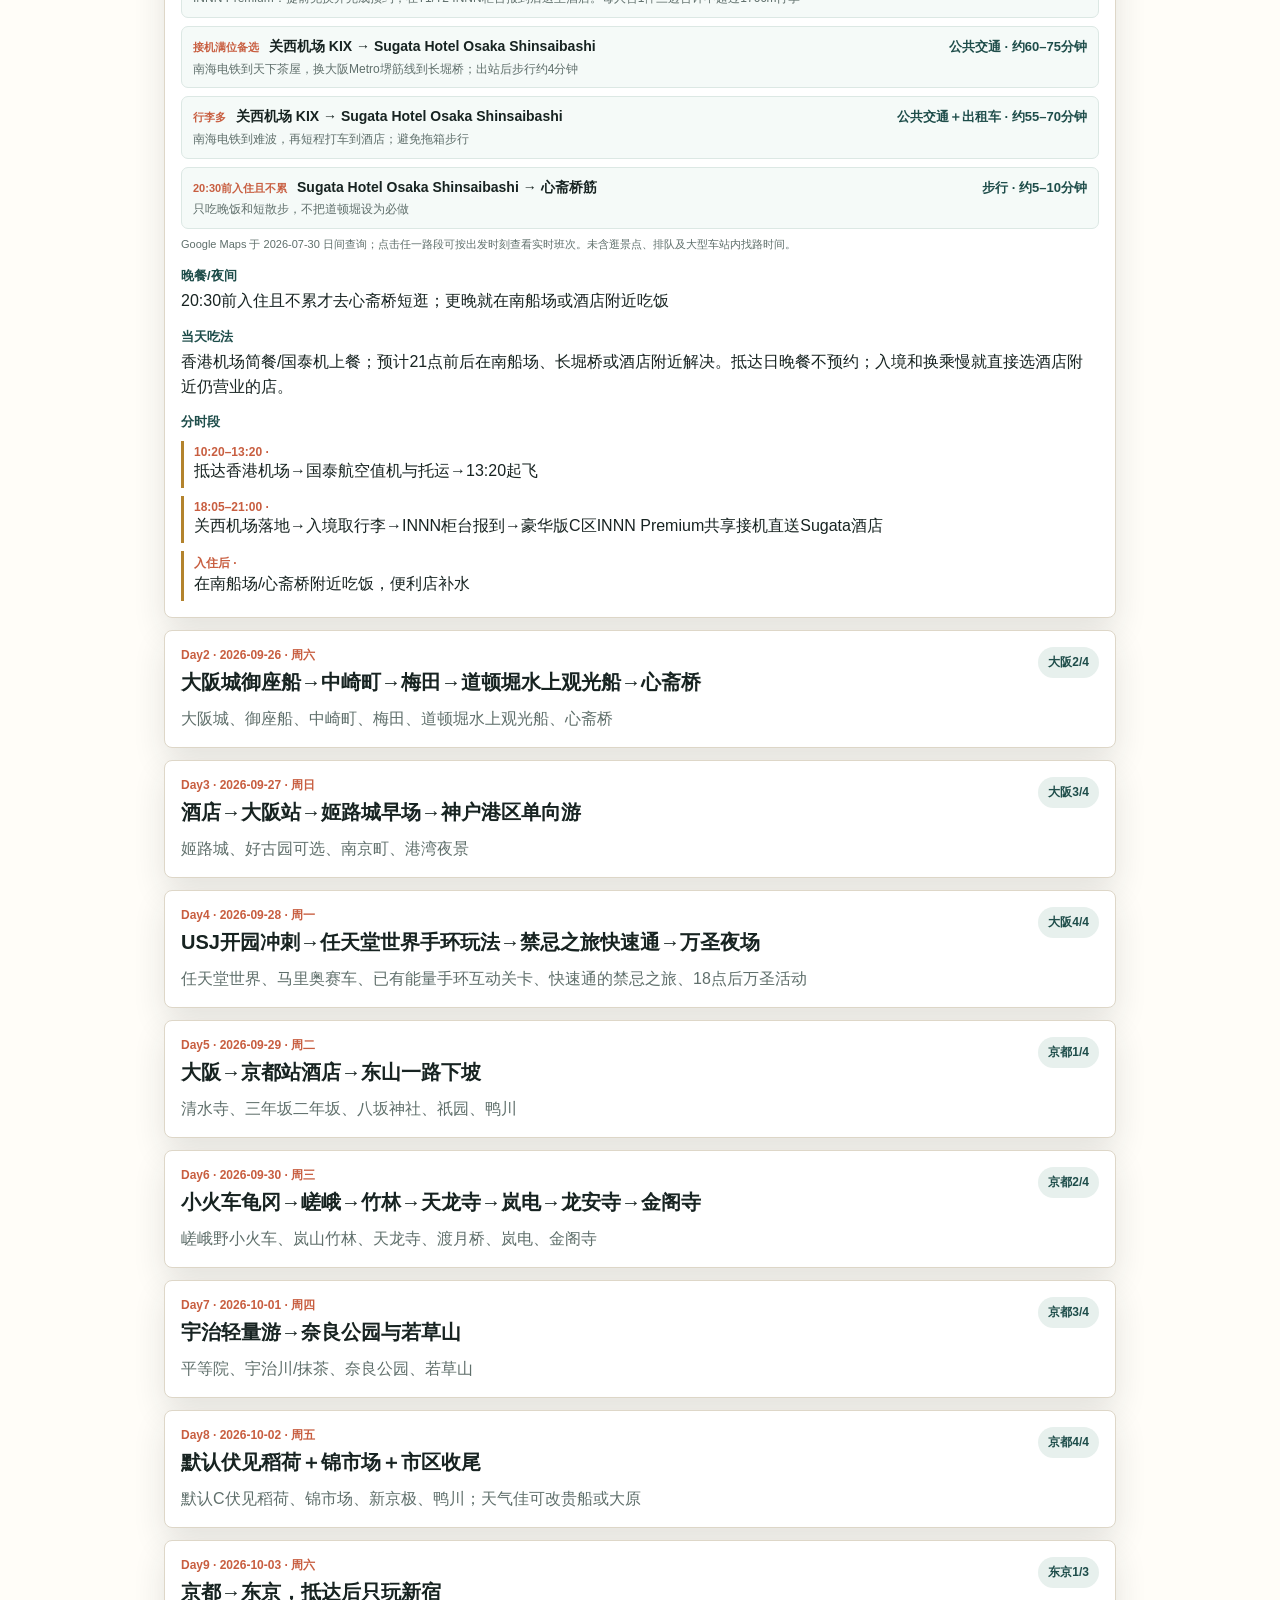
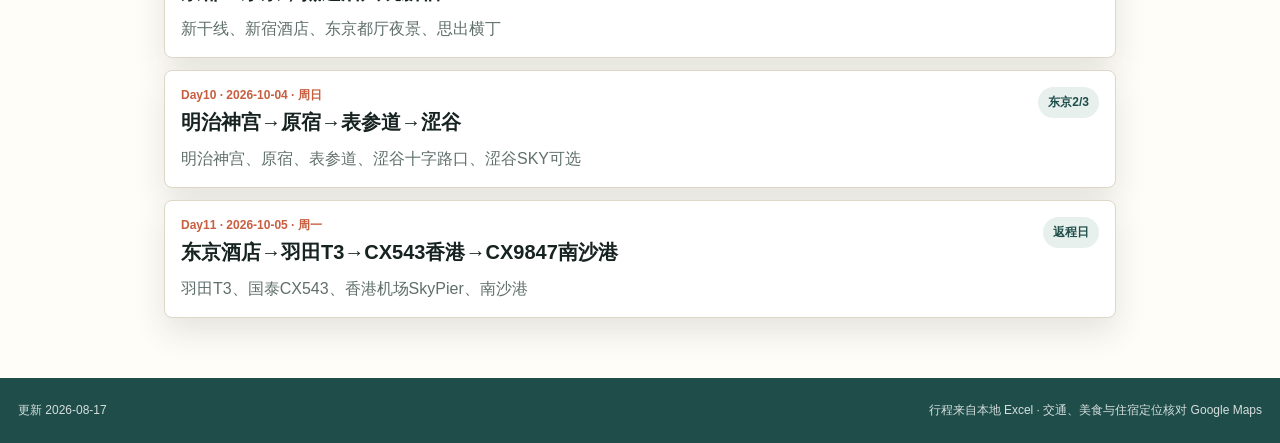
==== commit 7b2a224e: "更新国庆日本行程返程安排" ====
--- a/travel-page/index.html
+++ b/travel-page/index.html
@@ -25,7 +25,7 @@
     <main>
       <section class="quick-band" aria-label="旅行摘要">
         <div class="quick-stat">
-          <strong>12</strong>
+          <strong>11</strong>
           <span>天</span>
         </div>
         <div class="quick-stat">
@@ -33,7 +33,7 @@
           <span>晚关西</span>
         </div>
         <div class="quick-stat">
-          <strong>3</strong>
+          <strong>2</strong>
           <span>晚东京</span>
         </div>
       </section>
--- a/travel-page/styles.css
+++ b/travel-page/styles.css
@@ -333,6 +333,76 @@
   margin-top: 10px;
 }
 
+.attraction-list,
+.pass-use-list {
+  display: grid;
+  gap: 10px;
+  margin-top: 10px;
+}
+
+.attraction-card {
+  padding: 11px;
+  border: 1px solid #dce8e4;
+  border-radius: 8px;
+  background: #f7fbf9;
+}
+
+.attraction-card-head {
+  display: flex;
+  gap: 10px;
+  align-items: flex-start;
+  justify-content: space-between;
+}
+
+.attraction-card h4,
+.pass-use-card h4 {
+  margin: 0;
+  color: var(--green);
+  font-size: 14px;
+  line-height: 1.45;
+}
+
+.attraction-card-head span {
+  flex: 0 0 auto;
+  padding: 3px 6px;
+  border-radius: 999px;
+  background: #f4efe4;
+  color: var(--muted);
+  font-size: 11px;
+  font-weight: 800;
+}
+
+.attraction-card p,
+.pass-use-card p {
+  margin: 7px 0 0;
+  color: var(--ink);
+  font-size: 13px;
+  line-height: 1.55;
+}
+
+.attraction-card .attraction-card-tip {
+  color: var(--muted);
+}
+
+.attraction-card-tip strong,
+.pass-use-card p strong {
+  color: var(--green);
+}
+
+.pass-use-card {
+  padding: 12px;
+  border: 1px solid #efd7ad;
+  border-radius: 8px;
+  background: #fff9ec;
+}
+
+.pass-use-kicker {
+  margin-bottom: 4px;
+  color: var(--coral);
+  font-size: 11px;
+  font-weight: 900;
+}
+
 .route-list {
   display: grid;
   gap: 8px;
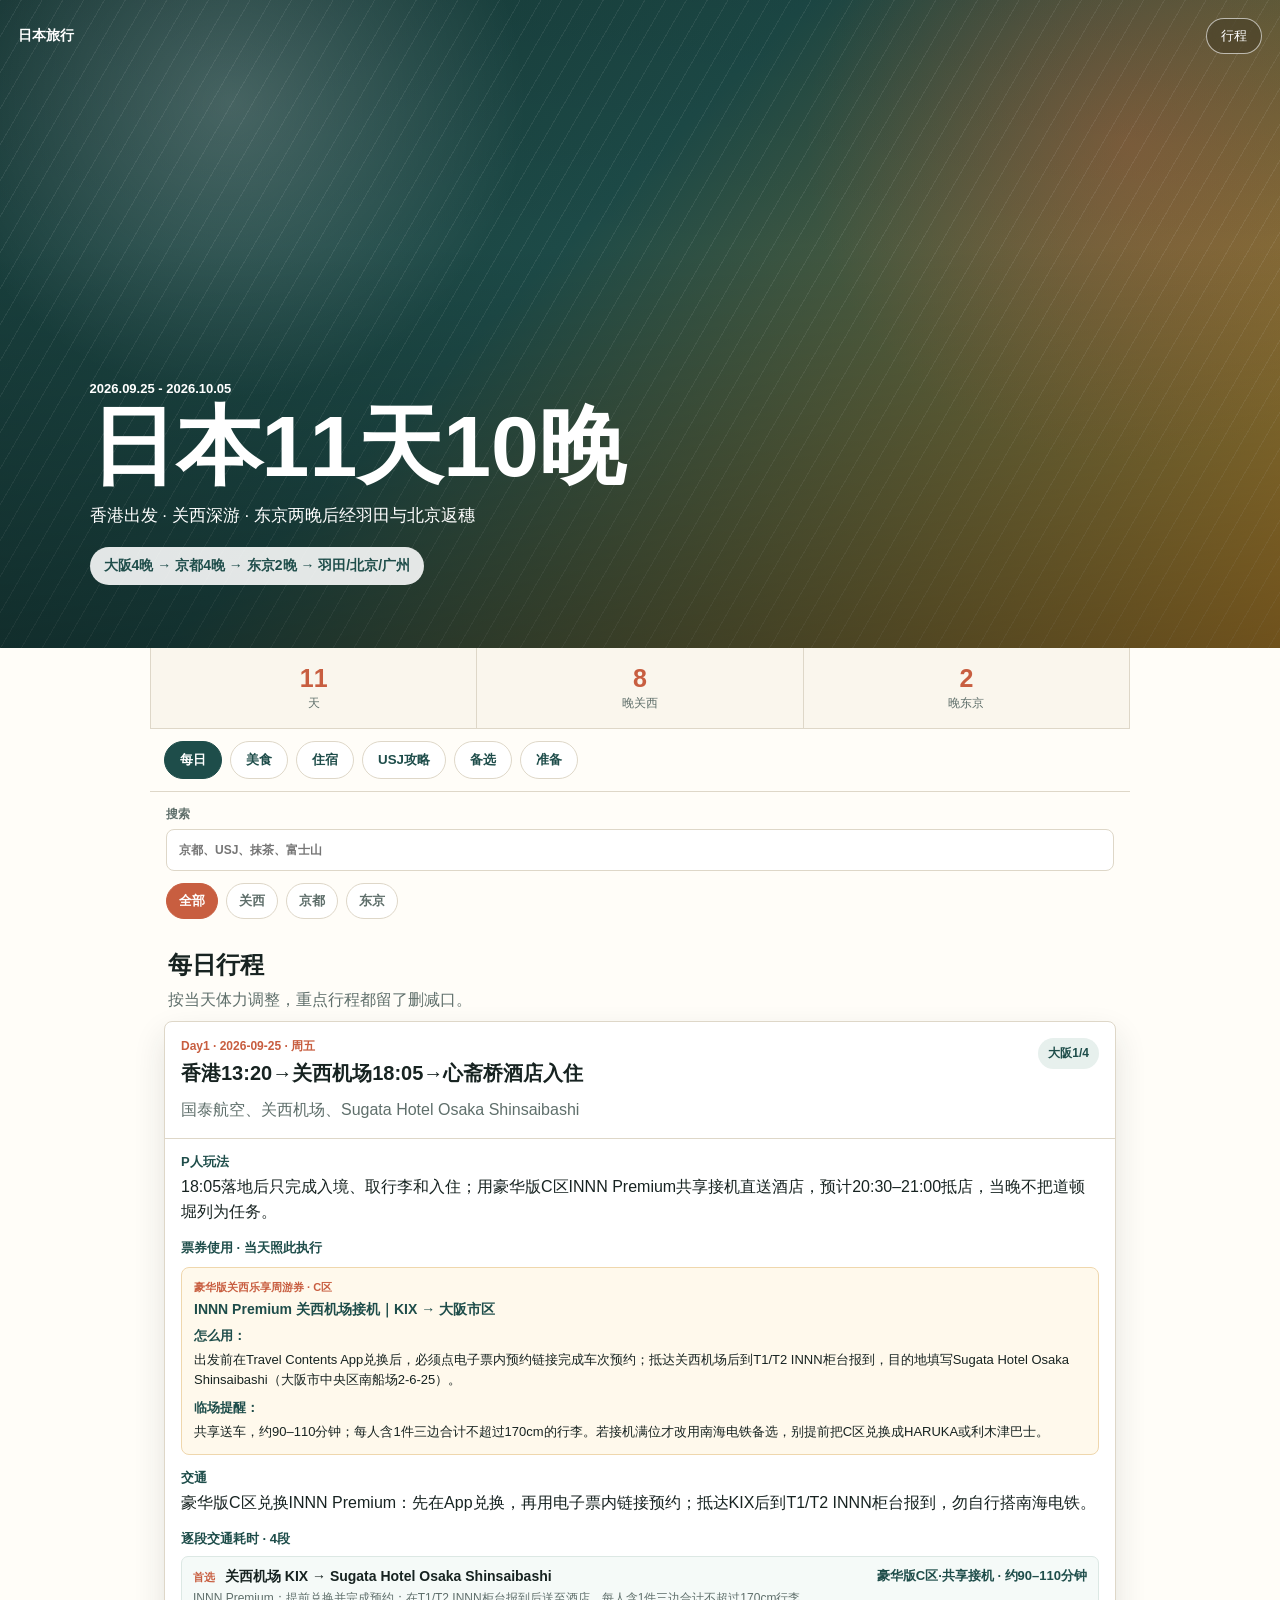
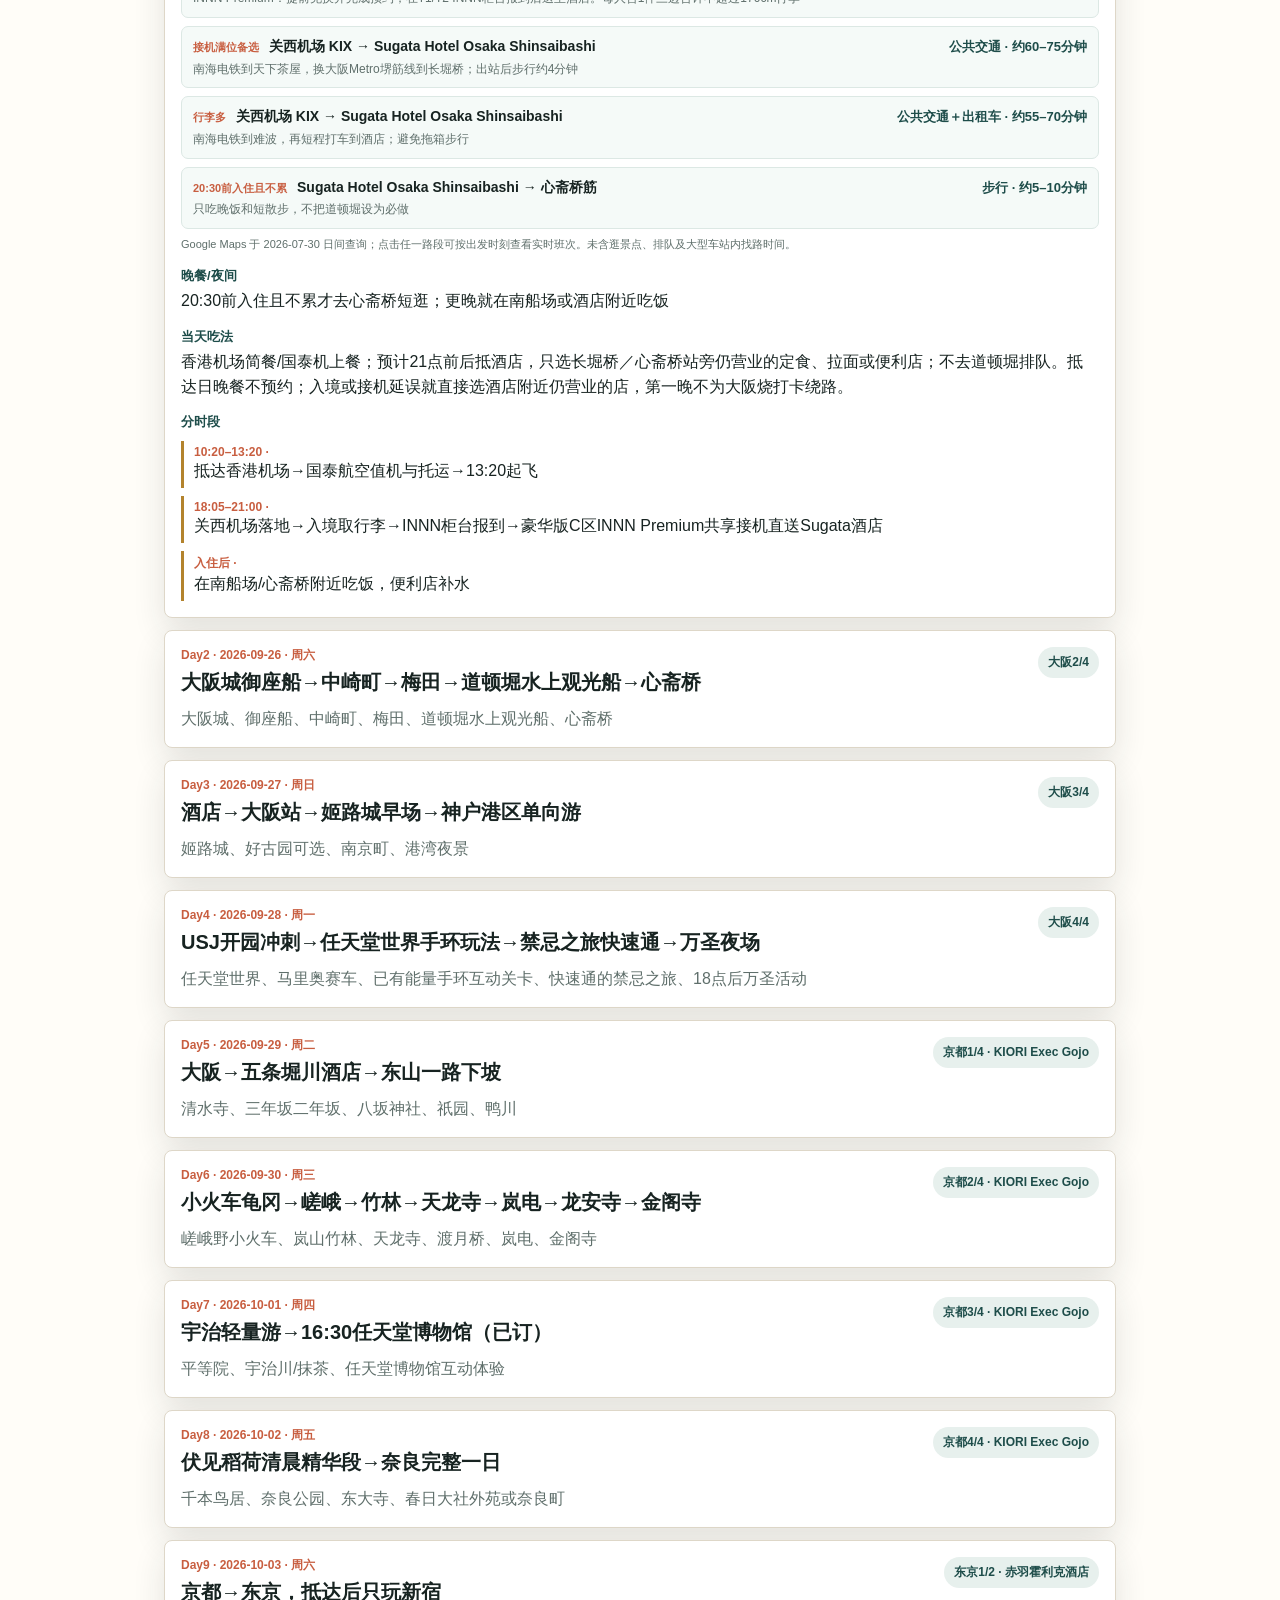
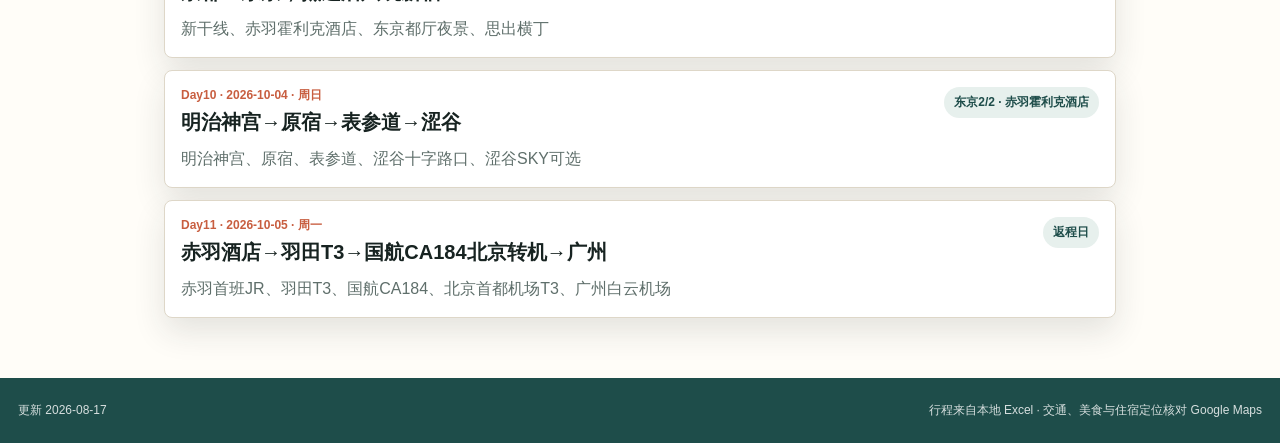
==== commit 5926ab7a: "提交" ====
--- a/travel-page/index.html
+++ b/travel-page/index.html
@@ -65,8 +65,17 @@
 
       <section class="content-view" id="foodView">
         <div class="section-head">
-          <h2>美食推荐</h2>
-          <p>按区域找吃的，点击店名可直接进入 Google Maps；排队太长就用备选。</p>
+          <p class="section-eyebrow">COUPLE FOOD GUIDE</p>
+          <h2>两个人的美食与出片计划</h2>
+          <p>先按当天动线决定吃什么，再按地区挑店。每晚只留一顿主角餐，排队超过阈值就切换备选。</p>
+        </div>
+        <div class="food-couple-guide" id="foodCoupleGuide"></div>
+        <div class="food-directory-head">
+          <div>
+            <p class="section-eyebrow">RESTAURANT DIRECTORY</p>
+            <h3>按地区找店</h3>
+          </div>
+          <p>展开卡片查看点单、排队和地图。</p>
         </div>
         <div class="food-groups" id="foodGroups"></div>
       </section>
--- a/travel-page/styles.css
+++ b/travel-page/styles.css
@@ -501,6 +501,259 @@
   font-size: 18px;
 }
 
+.section-eyebrow {
+  margin: 0 0 7px;
+  color: var(--coral);
+  font-size: 11px;
+  font-weight: 900;
+  letter-spacing: 0.11em;
+}
+
+.food-couple-guide {
+  display: grid;
+  gap: 14px;
+  padding: 0 14px 22px;
+}
+
+.food-visual-strip {
+  display: grid;
+  grid-template-columns: repeat(2, minmax(0, 1fr));
+  gap: 10px;
+}
+
+.food-visual {
+  position: relative;
+  min-height: 224px;
+  border-radius: 14px;
+  overflow: hidden;
+  background: var(--green);
+  box-shadow: var(--shadow);
+}
+
+.food-visual img {
+  width: 100%;
+  height: 100%;
+  position: absolute;
+  inset: 0;
+  object-fit: cover;
+}
+
+.food-visual::after {
+  content: "";
+  position: absolute;
+  inset: 0;
+  background: linear-gradient(180deg, rgba(8, 21, 18, 0.04) 25%, rgba(8, 21, 18, 0.8));
+}
+
+.food-visual-copy {
+  position: absolute;
+  right: 12px;
+  bottom: 12px;
+  left: 12px;
+  z-index: 1;
+  color: #fff;
+}
+
+.food-visual-copy span {
+  display: block;
+  font-size: 11px;
+  font-weight: 900;
+  letter-spacing: 0.1em;
+}
+
+.food-visual-copy strong {
+  display: block;
+  margin-top: 3px;
+  font-size: 18px;
+}
+
+.food-visual-copy p {
+  margin: 4px 0 0;
+  font-size: 12px;
+  line-height: 1.45;
+}
+
+.food-rules {
+  display: grid;
+  grid-template-columns: repeat(3, minmax(0, 1fr));
+  gap: 1px;
+  overflow: hidden;
+  border: 1px solid #eadfca;
+  border-radius: 12px;
+  background: #eadfca;
+}
+
+.food-rule {
+  padding: 11px 9px;
+  background: #fffaf0;
+}
+
+.food-rule strong,
+.food-rule span {
+  display: block;
+}
+
+.food-rule strong {
+  color: var(--green);
+  font-size: 15px;
+}
+
+.food-rule span {
+  margin-top: 3px;
+  color: var(--muted);
+  font-size: 11px;
+  line-height: 1.35;
+}
+
+.food-day-rail {
+  display: grid;
+  grid-auto-flow: column;
+  grid-auto-columns: minmax(275px, 84%);
+  gap: 10px;
+  overflow-x: auto;
+  padding: 1px 1px 6px;
+  scroll-snap-type: x mandatory;
+}
+
+.food-day-card {
+  scroll-snap-align: start;
+  padding: 15px;
+  border: 1px solid var(--line);
+  border-radius: 12px;
+  background: #fff;
+  box-shadow: 0 8px 20px rgba(30, 44, 42, 0.08);
+}
+
+.food-day-card--highlight {
+  border-color: #dfbf85;
+  background: #fffaf0;
+}
+
+.food-day-top {
+  display: flex;
+  align-items: center;
+  justify-content: space-between;
+  gap: 8px;
+}
+
+.food-day-card h3 {
+  margin: 8px 0 10px;
+  color: var(--green);
+  font-size: 18px;
+  line-height: 1.35;
+}
+
+.food-day-card p {
+  margin: 8px 0 0;
+  color: var(--ink);
+  font-size: 13px;
+  line-height: 1.55;
+}
+
+.food-day-card p strong {
+  color: var(--green);
+}
+
+.food-directory-head {
+  display: flex;
+  align-items: end;
+  justify-content: space-between;
+  gap: 16px;
+  margin: 2px 14px 12px;
+  padding-top: 20px;
+  border-top: 1px solid var(--line);
+}
+
+.food-directory-head h3 {
+  margin: 0;
+  color: var(--green);
+  font-size: 21px;
+}
+
+.food-directory-head > p {
+  max-width: 12rem;
+  margin: 0;
+  color: var(--muted);
+  font-size: 12px;
+  line-height: 1.4;
+  text-align: right;
+}
+
+.food-groups {
+  gap: 18px;
+}
+
+.food-region-block {
+  display: grid;
+  gap: 9px;
+}
+
+.food-region {
+  padding: 0 4px;
+  color: var(--green);
+  font-size: 18px;
+}
+
+.food-region-note {
+  margin: -4px 4px 0;
+  color: var(--muted);
+  font-size: 12px;
+}
+
+.food-region-list {
+  display: grid;
+  gap: 9px;
+}
+
+.food-card {
+  padding: 0;
+  border-radius: 12px;
+}
+
+.food-card summary {
+  list-style: none;
+  cursor: pointer;
+  padding: 14px;
+}
+
+.food-card summary::-webkit-details-marker {
+  display: none;
+}
+
+.food-card[open] summary {
+  border-bottom: 1px solid var(--line);
+}
+
+.food-card-title {
+  display: flex;
+  align-items: flex-start;
+  justify-content: space-between;
+  gap: 12px;
+}
+
+.food-card-title h3 {
+  margin: 8px 0 0;
+  color: var(--ink);
+  font-size: 16px;
+  line-height: 1.45;
+}
+
+.food-card-chevron {
+  flex: 0 0 auto;
+  color: var(--green);
+  font-size: 18px;
+  line-height: 1;
+  transition: transform 0.2s ease;
+}
+
+.food-card[open] .food-card-chevron {
+  transform: rotate(180deg);
+}
+
+.food-card-body {
+  padding: 0 14px 14px;
+}
+
 .food-map-links {
   display: flex;
   flex-wrap: wrap;
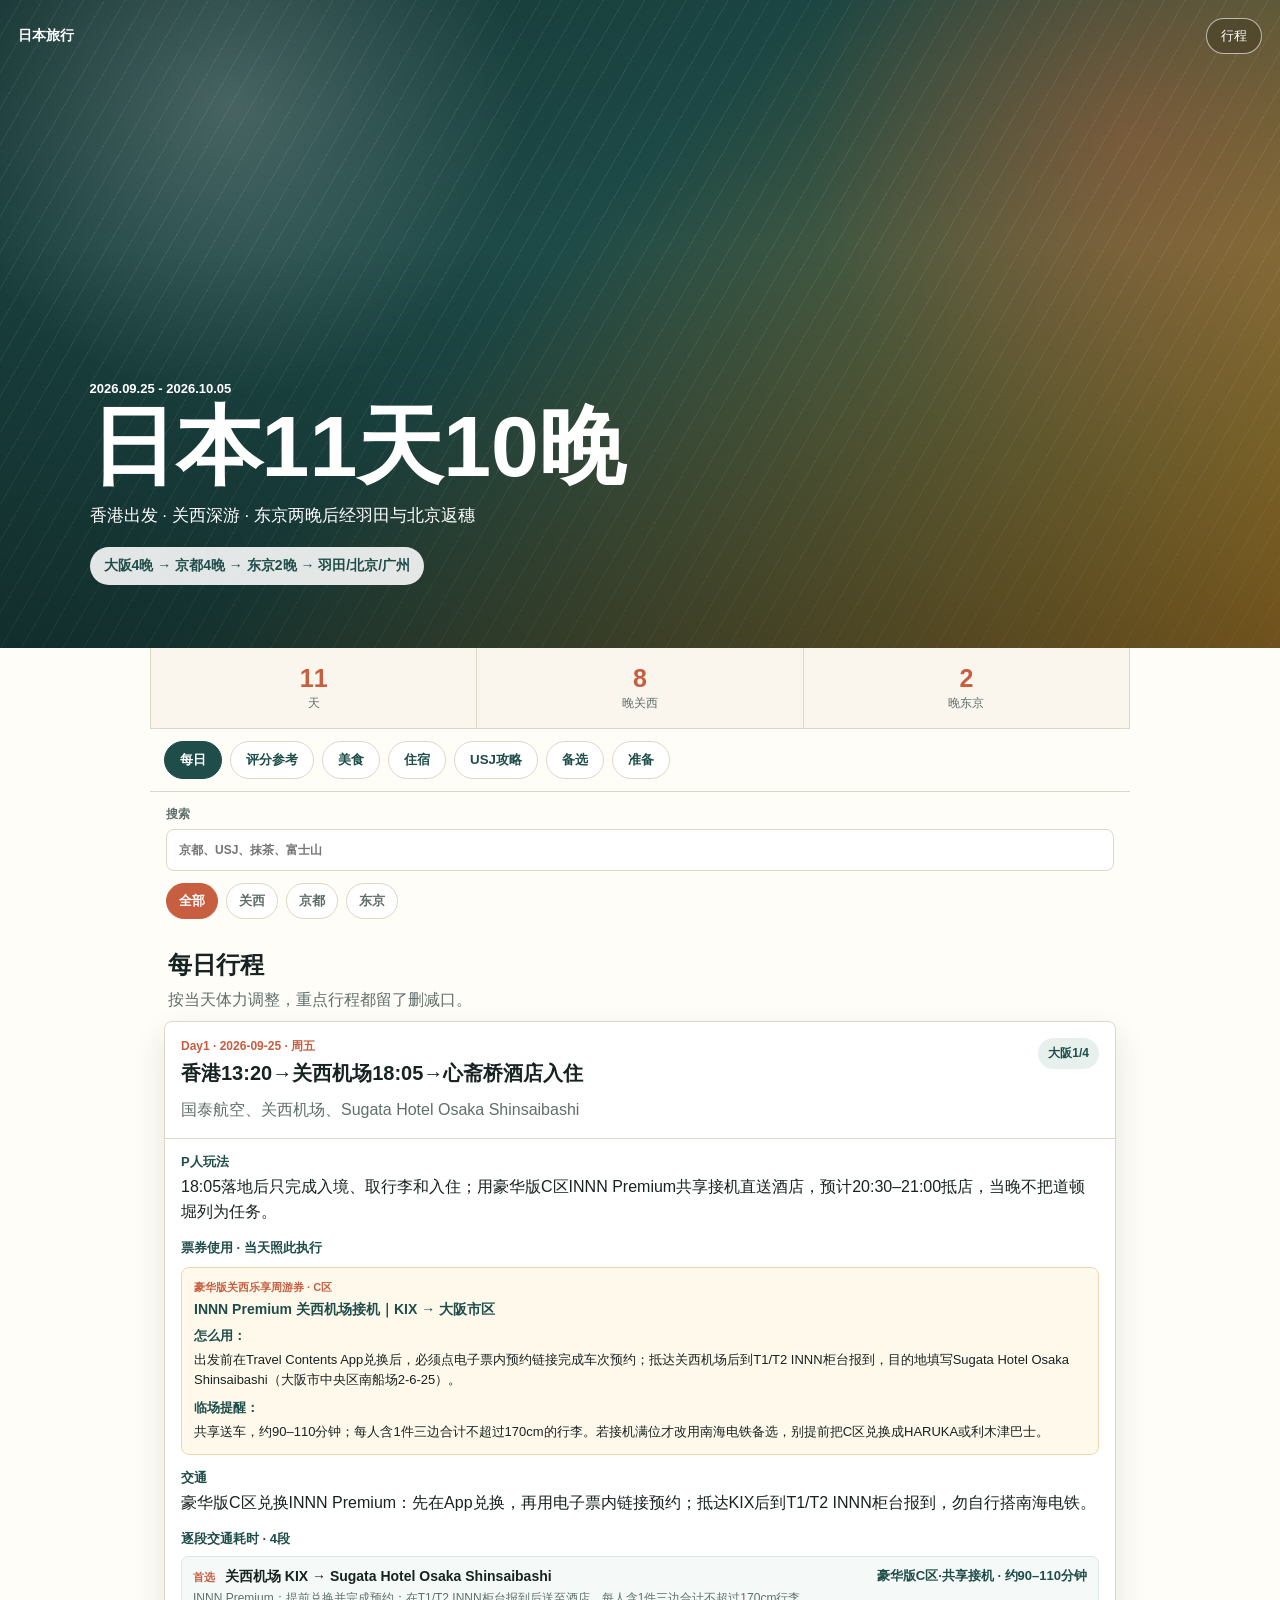
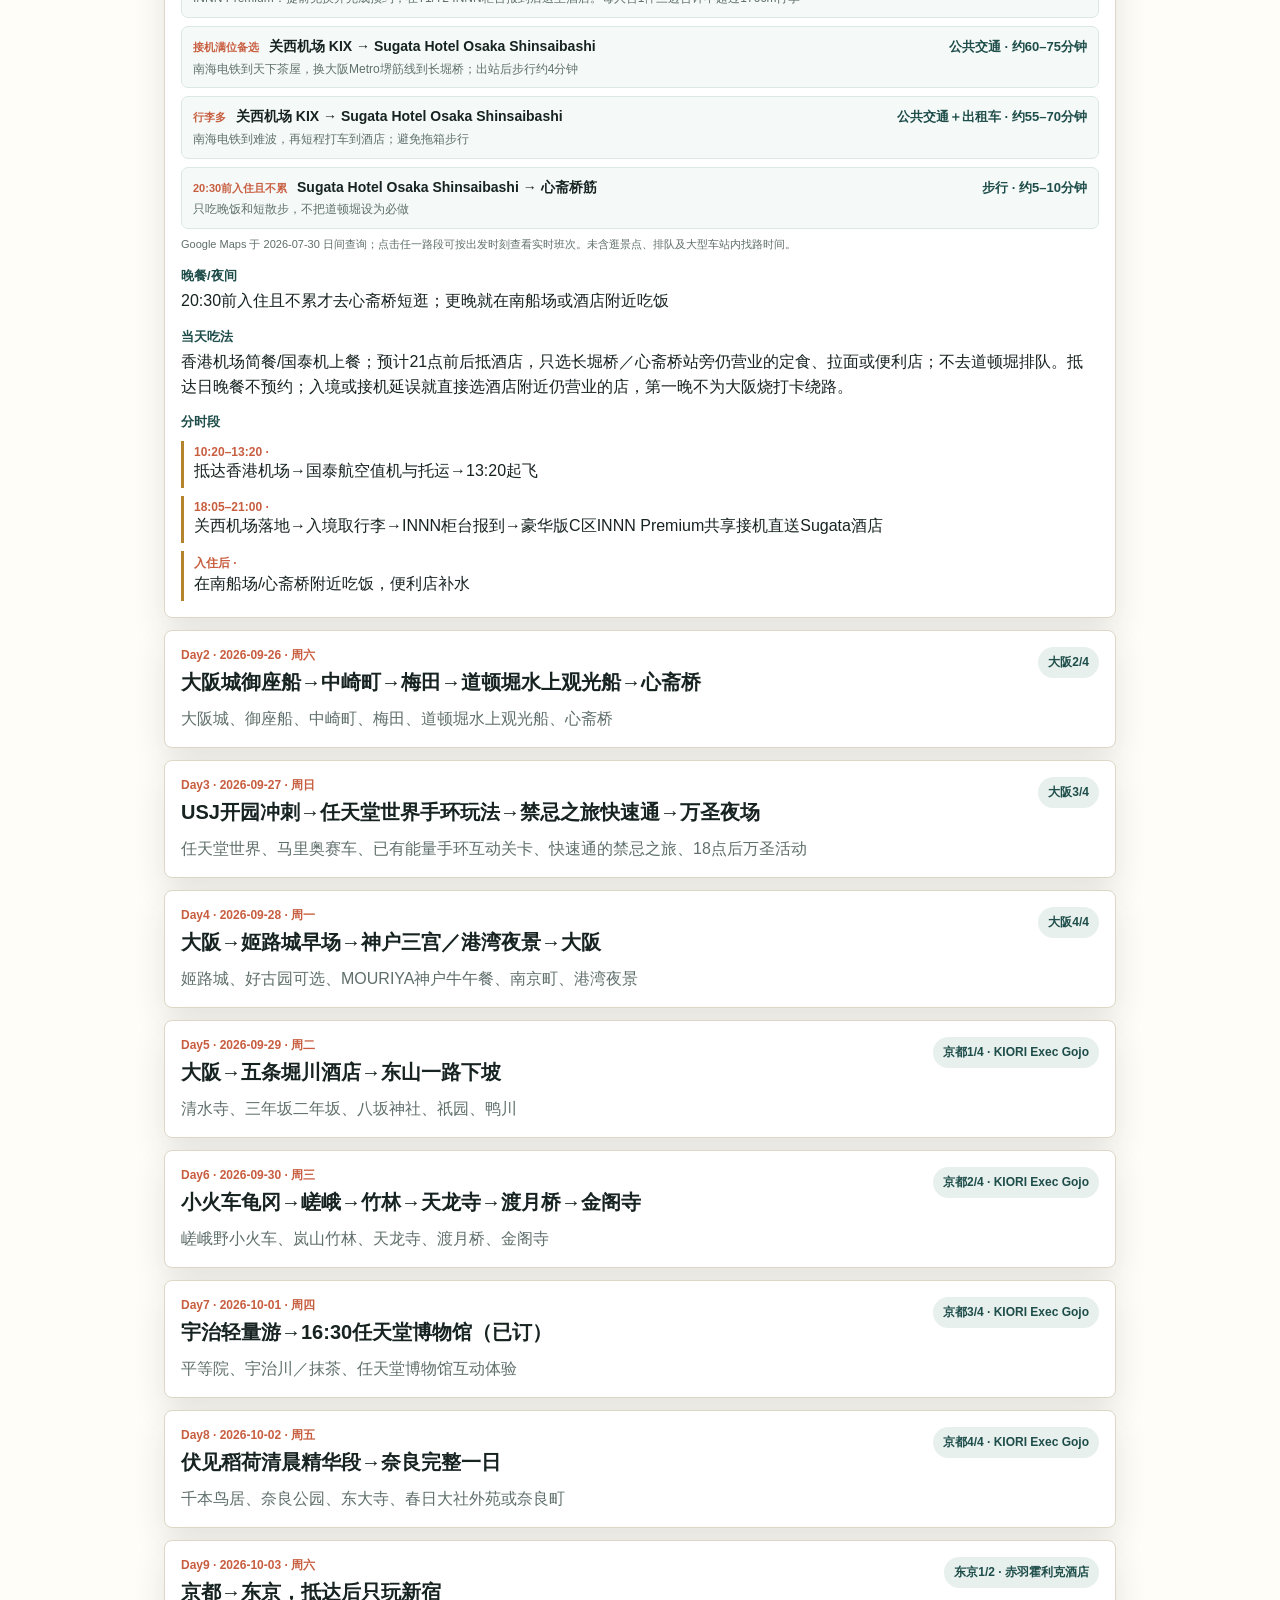
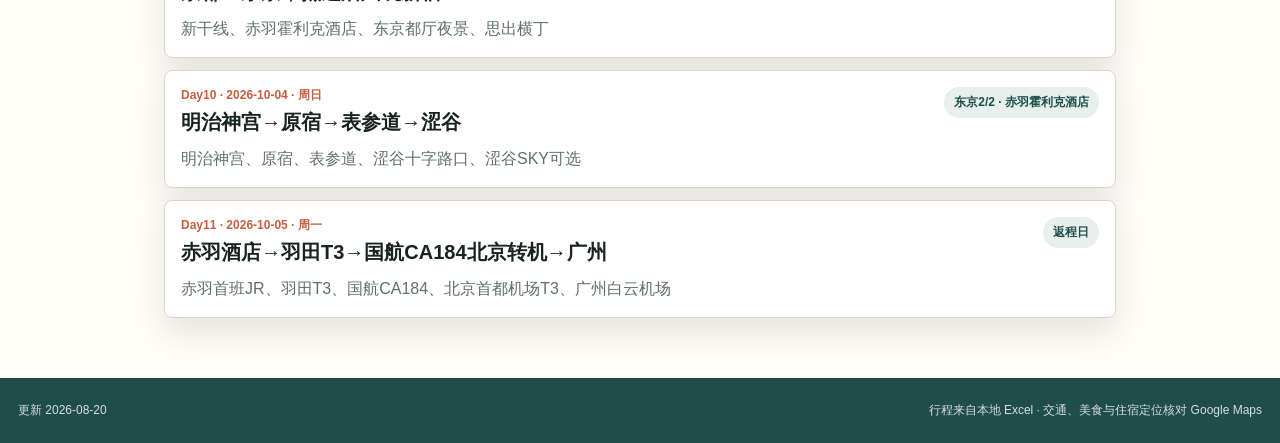
==== commit 3ff1a865: "更新日本行程评分与京都动线" ====
--- a/travel-page/index.html
+++ b/travel-page/index.html
@@ -40,6 +40,7 @@
 
       <div class="tabs" role="tablist" aria-label="攻略分类">
         <button class="tab is-active" data-view="days" type="button">每日</button>
+        <button class="tab" data-view="review" type="button">评分参考</button>
         <button class="tab" data-view="food" type="button">美食</button>
         <button class="tab" data-view="lodging" type="button">住宿</button>
         <button class="tab" data-view="usj" type="button">USJ攻略</button>
@@ -61,6 +62,15 @@
           <p>按当天体力调整，重点行程都留了删减口。</p>
         </div>
         <div class="day-list" id="dayList"></div>
+      </section>
+
+      <section class="content-view" id="reviewView">
+        <div class="section-head">
+          <p class="section-eyebrow">TRIP REVIEW</p>
+          <h2>评分参考与体验取舍</h2>
+          <p>按情侣偏好评估每日与景点：景点价值、出片度、互动性、轻松度，以及可能重复的体验。</p>
+        </div>
+        <div id="reviewGuide"></div>
       </section>
 
       <section class="content-view" id="foodView">
@@ -91,7 +101,7 @@
       <section class="content-view" id="usjView">
         <div class="section-head">
           <h2>USJ项目与排队攻略</h2>
-          <p>为9月28/29日整理：官方项目与活动规则＋2026历史数据估算。临出发前点击底部官方入口复核。</p>
+          <p>为9月27日整理：官方项目与活动规则＋2026历史数据估算。临出发前点击底部官方入口复核。</p>
         </div>
         <div class="usj-guide" id="usjGuide"></div>
       </section>
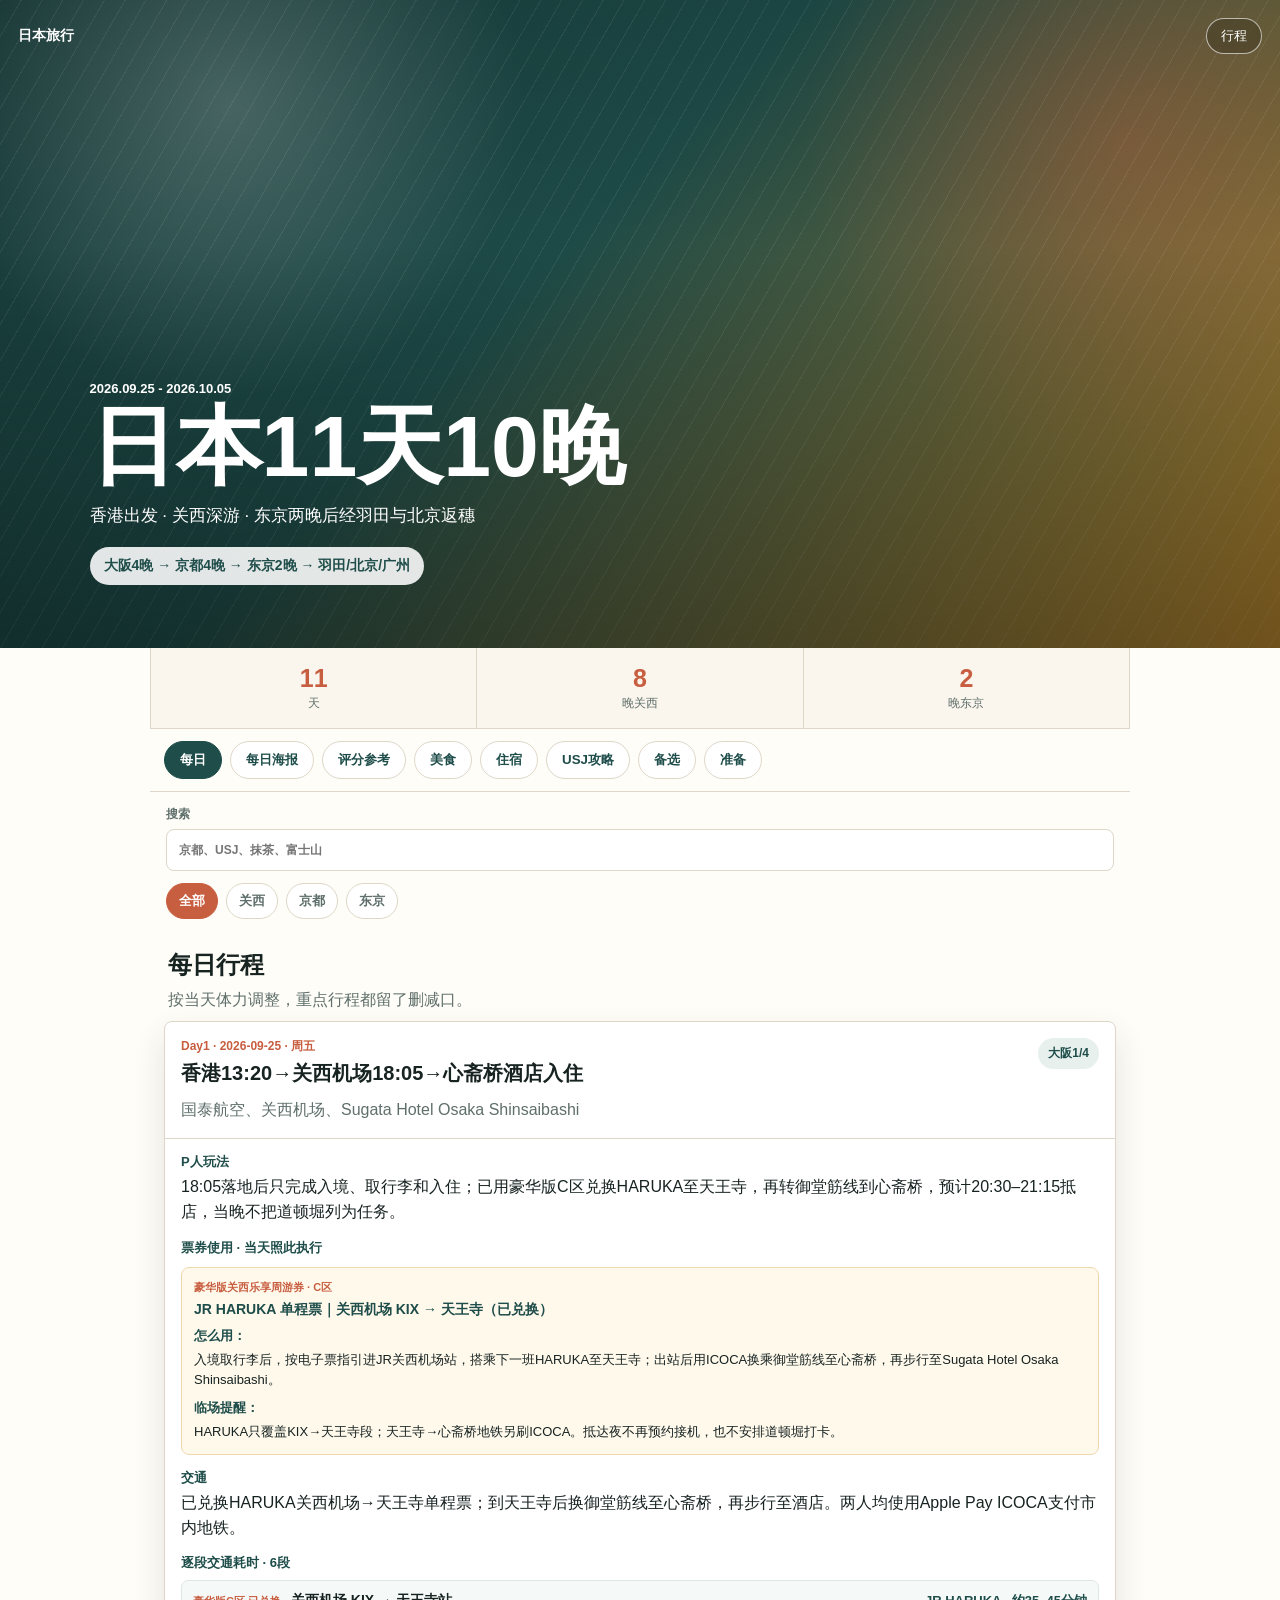
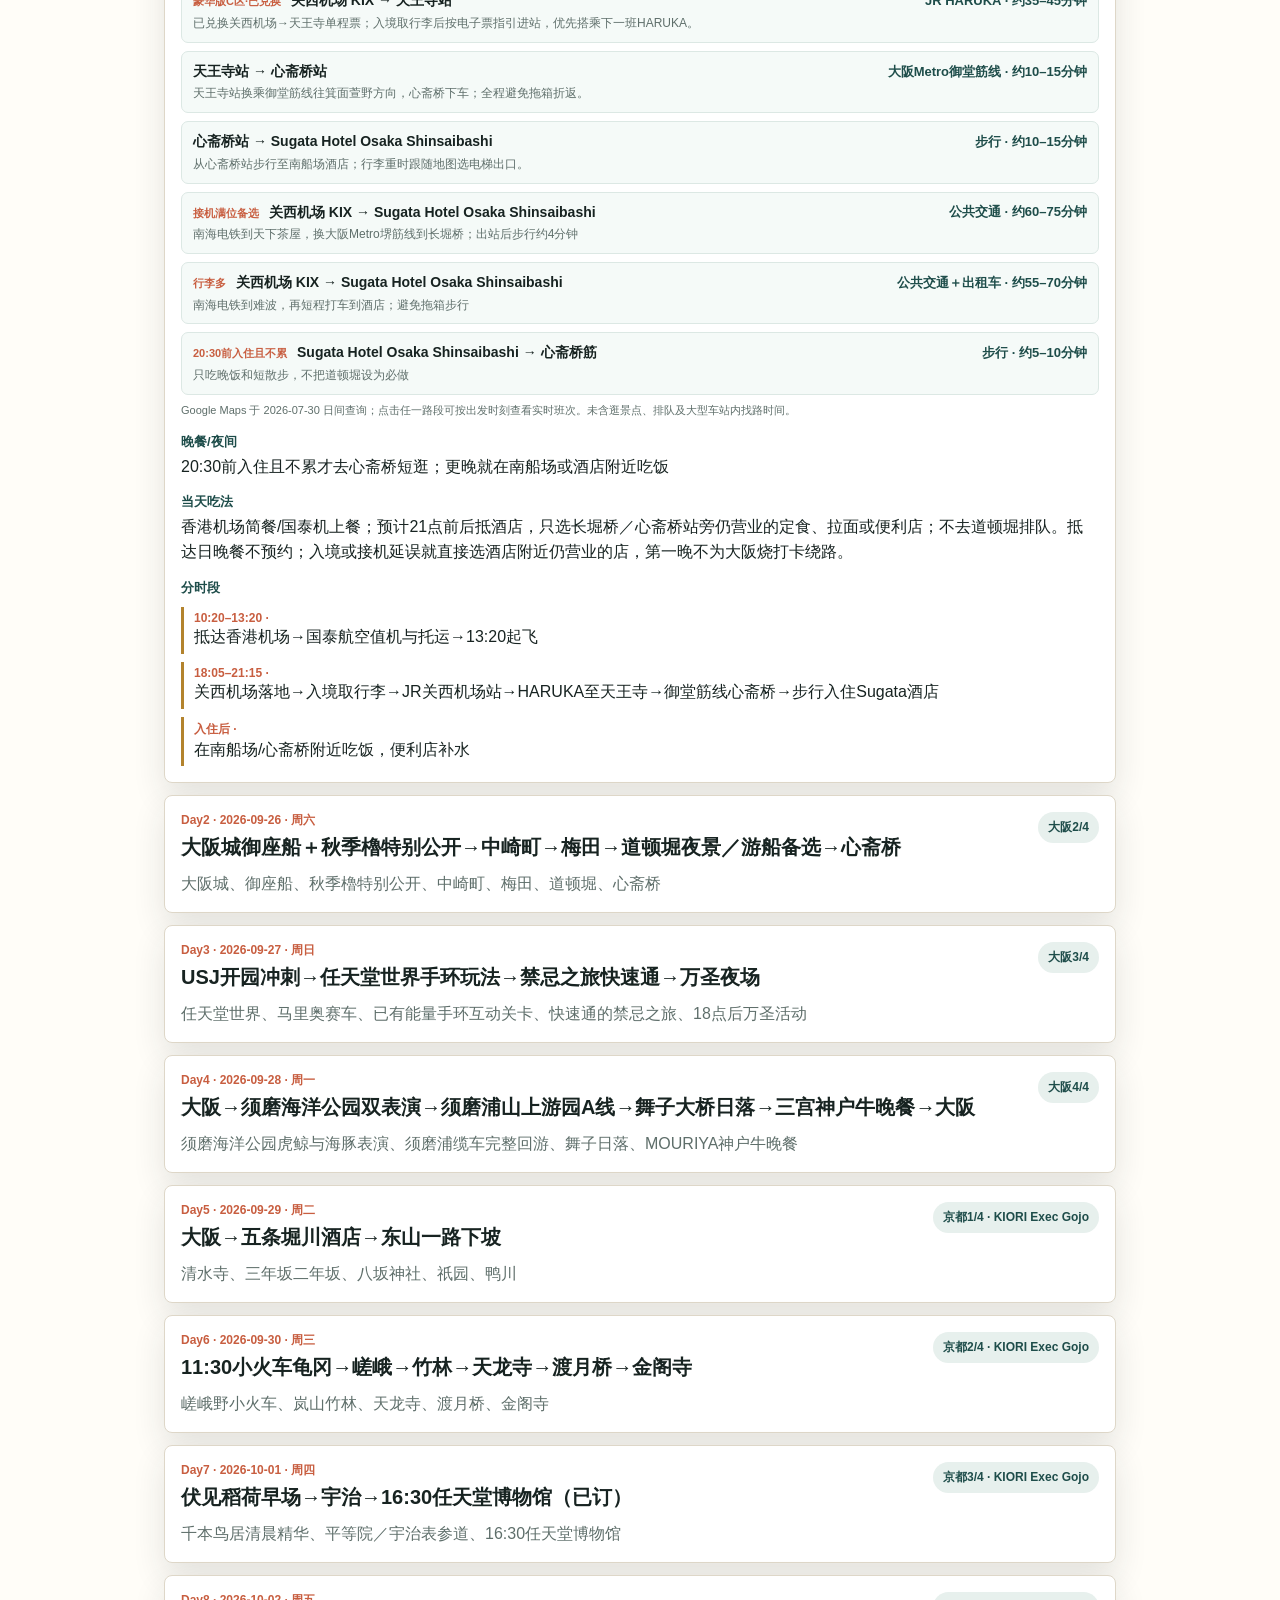
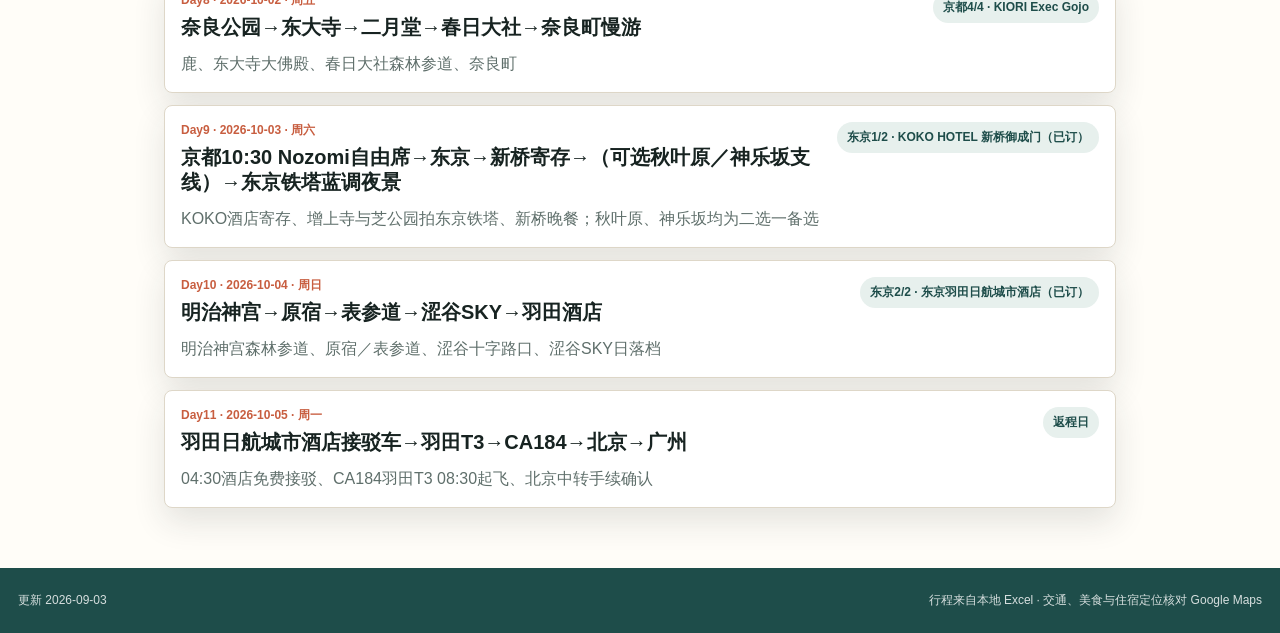
==== commit 15c20168: "feat: 新增每日行程海报" ====
--- a/travel-page/index.html
+++ b/travel-page/index.html
@@ -40,6 +40,7 @@
 
       <div class="tabs" role="tablist" aria-label="攻略分类">
         <button class="tab is-active" data-view="days" type="button">每日</button>
+        <button class="tab" data-view="posters" type="button">每日海报</button>
         <button class="tab" data-view="review" type="button">评分参考</button>
         <button class="tab" data-view="food" type="button">美食</button>
         <button class="tab" data-view="lodging" type="button">住宿</button>
@@ -62,6 +63,15 @@
           <p>按当天体力调整，重点行程都留了删减口。</p>
         </div>
         <div class="day-list" id="dayList"></div>
+      </section>
+
+      <section class="content-view" id="postersView">
+        <div class="section-head">
+          <p class="section-eyebrow">DAILY POSTERS</p>
+          <h2>每日行程海报</h2>
+          <p>点击海报查看原图；路线图按当天真实方向绘制，实际换乘仍以 Google Maps 为准。</p>
+        </div>
+        <div class="poster-gallery" id="posterGallery"></div>
       </section>
 
       <section class="content-view" id="reviewView">
--- a/travel-page/styles.css
+++ b/travel-page/styles.css
@@ -226,6 +226,55 @@
   display: block;
 }
 
+.poster-gallery {
+  display: grid;
+  grid-template-columns: repeat(2, minmax(0, 1fr));
+  gap: 12px;
+}
+
+.poster-card {
+  display: block;
+  overflow: hidden;
+  border: 1px solid var(--line);
+  border-radius: 16px;
+  background: var(--paper);
+  color: var(--ink);
+  text-decoration: none;
+  box-shadow: var(--shadow);
+}
+
+.poster-card:active {
+  transform: scale(0.98);
+}
+
+.poster-card img {
+  display: block;
+  width: 100%;
+  aspect-ratio: 2 / 3;
+  object-fit: cover;
+  background: #edf3f1;
+}
+
+.poster-card-copy {
+  padding: 10px 11px 12px;
+}
+
+.poster-card-copy strong,
+.poster-card-copy span {
+  display: block;
+}
+
+.poster-card-copy strong {
+  font-size: 15px;
+}
+
+.poster-card-copy span {
+  margin-top: 3px;
+  color: var(--muted);
+  font-size: 12px;
+  line-height: 1.4;
+}
+
 .section-head {
   padding: 22px 18px 10px;
 }
